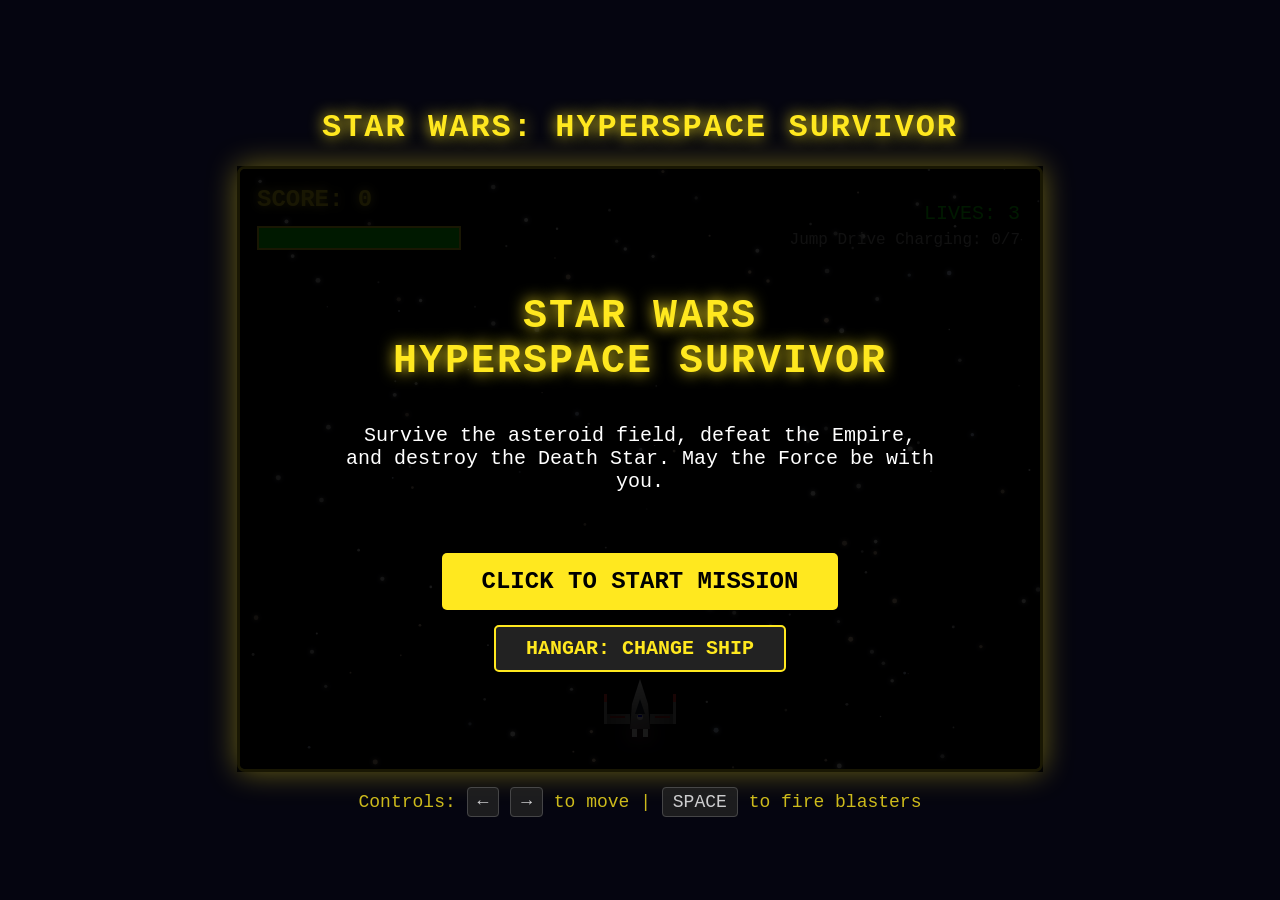
==== index.html @ 96f2fb4a "Initial commit" ====
<!DOCTYPE html>
<html lang="en">

<head>
    <meta charset="UTF-8">
    <meta name="viewport" content="width=device-width, initial-scale=1.0">
    <title>Star Wars: Trench Run Prototype</title>
    <style>
        body {
            margin: 0;
            padding: 0;
            background-color: #050510;
            color: #ffe81f;
            /* Star wars yellow */
            font-family: 'Courier New', Courier, monospace;
            display: flex;
            flex-direction: column;
            align-items: center;
            justify-content: center;
            height: 100vh;
            overflow: hidden;
            user-select: none;
        }

        h1 {
            margin-bottom: 20px;
            text-shadow: 0 0 15px #ffe81f;
            letter-spacing: 2px;
        }

        #gameContainer {
            position: relative;
        }

        canvas {
            background: #000;
            border: 3px solid #ffe81f;
            box-shadow: 0 0 30px rgba(255, 232, 31, 0.4);
            border-radius: 8px;
            display: block;
        }

        #ui {
            position: absolute;
            top: 20px;
            left: 20px;
            font-size: 24px;
            font-weight: bold;
            text-shadow: 0 0 10px #ffe81f;
            z-index: 10;
        }

        #ammoContainer {
            position: absolute;
            top: 60px;
            left: 20px;
            width: 200px;
            height: 20px;
            border: 2px solid #ffe81f;
            background: #222;
            z-index: 10;
        }

        #ammoBar {
            height: 100%;
            background: #00ff00;
            width: 100%;
            transition: width 0.1s, background-color 0.2s;
        }

        #gameOver {
            position: absolute;
            top: 50%;
            left: 50%;
            transform: translate(-50%, -50%);
            text-align: center;
            display: none;
            background: rgba(0, 0, 0, 0.85);
            padding: 40px;
            border: 2px solid #ffe81f;
            box-shadow: 0 0 20px #ffe81f;
            border-radius: 10px;
            z-index: 20;
        }

        h2 {
            font-size: 36px;
            margin-top: 0;
            color: #ff3333;
            text-shadow: 0 0 10px #ff3333;
        }

        button {
            background: #ffe81f;
            color: #000;
            border: none;
            padding: 12px 24px;
            font-size: 18px;
            cursor: pointer;
            font-family: 'Courier New', Courier, monospace;
            font-weight: bold;
            margin-top: 20px;
            transition: all 0.2s;
            border-radius: 4px;
        }

        button:hover {
            background: #fff;
            box-shadow: 0 0 15px #fff;
        }

        .controls {
            margin-top: 20px;
            font-size: 18px;
            opacity: 0.8;
            text-align: center;
        }

        .key {
            background: #222;
            padding: 4px 10px;
            border-radius: 4px;
            border: 1px solid #555;
            color: #fff;
        }
    </style>
</head>

<body>
    <h1>STAR WARS: HYPERSPACE SURVIVOR</h1>
    <div id="gameContainer">
        <div id="ui">SCORE: <span id="scoreVal">0</span></div>
        <div id="ammoContainer">
            <div id="ammoBar"></div>
        </div>
        <canvas id="gameCanvas" width="800" height="600"></canvas>
        <div id="gameOver">
            <h2>GAME OVER</h2>
            <p style="font-size: 20px;">The Empire Got You.</p>
            <p style="font-size: 24px; margin: 20px 0;">Final Score: <span id="finalScore">0</span></p>
            <button id="restartBtn">PLAY AGAIN</button>
        </div>
        <button id="skipBtn"
            style="display: none; position: absolute; top: 50%; left: 50%; transform: translate(-50%, -50%); z-index: 50;">START
            OVER</button>
        <div id="startScreen"
            style="position: absolute; top: 0; left: 0; width: 100%; height: 100%; display: flex; flex-direction: column; justify-content: center; align-items: center; background: rgba(0,0,0,0.9); z-index: 100;">
            <h1
                style="font-family: 'Courier New'; font-size: 40px; color: #ffe81f; text-align: center; margin-bottom: 20px;">
                STAR WARS<br>HYPERSPACE SURVIVOR</h1>
            <p
                style="font-family: 'Courier New'; color: #fff; font-size: 20px; max-width: 600px; text-align: center; margin-bottom: 40px;">
                Survive the asteroid field, defeat the Empire, and destroy the Death Star. May the Force be with you.
            </p>
            <button id="startGameBtn"
                style="font-size: 24px; padding: 15px 40px; background: #ffe81f; color: #000; border: none; cursor: pointer; border-radius: 5px; font-weight: bold;">CLICK
                TO START MISSION</button>
            <button id="skinsBtn"
                style="font-size: 20px; padding: 10px 30px; background: #222; color: #ffe81f; border: 2px solid #ffe81f; cursor: pointer; border-radius: 5px; font-weight: bold; margin-top: 15px;">HANGAR:
                CHANGE SHIP</button>
        </div>
        <div id="skinScreen"
            style="display: none; position: absolute; top: 0; left: 0; width: 100%; height: 100%; flex-direction: column; justify-content: center; align-items: center; background: rgba(0,0,0,0.95); z-index: 100;">
            <h1 style="color: #ffe81f; margin-bottom: 30px;">SELECT SHIP SKIN</h1>
            <div id="skinList"
                style="display: flex; gap: 20px; flex-wrap: wrap; justify-content: center; max-width: 800px; margin-bottom: 30px;">
                <!-- Filled dynamically -->
            </div>
            <p style="color: #fff; margin-bottom: 20px;" id="skinStatsText"></p>
            <p style="color: #fff; margin-bottom: 20px;" id="skinStatsText"></p>
            <div style="display: flex; gap: 20px;">
                <button id="backSkinsBtn"
                    style="font-size: 20px; padding: 10px 30px; background: #222; color: #ffe81f; border: 2px solid #ffe81f; cursor: pointer; border-radius: 5px; font-weight: bold;">BACK
                    TO MENU</button>
                <button id="resetSkinsBtn"
                    style="font-size: 20px; padding: 10px 30px; background: #ff3333; color: #fff; border: 2px solid #ff0000; cursor: pointer; border-radius: 5px; font-weight: bold;">RESET
                    PROGRESS</button>
            </div>
        </div>
    </div>
    <div class="controls">
        Controls: <span class="key">←</span> <span class="key">→</span> to move | <span class="key">SPACE</span> to fire
        blasters
    </div>

    <script>
        const canvas = document.getElementById('gameCanvas');
        const ctx = canvas.getContext('2d');
        const scoreVal = document.getElementById('scoreVal');
        const gameOverScreen = document.getElementById('gameOver');
        const finalScore = document.getElementById('finalScore');
        const restartBtn = document.getElementById('restartBtn');
        const skipBtn = document.getElementById('skipBtn');
        const ammoBar = document.getElementById('ammoBar');

        let score = 0;
        let isGameOver = false;
        let isGameWon = false;
        let isCelebrating = false;
        let celebrationStartTime = 0;
        let animationId;
        let lastEnemySpawn = 0;
        let enemySpawnRate = 1500; // ms

        let winAudio = new Audio('https://ia601407.us.archive.org/26/items/StarWarsThemeSongByJohnWilliams/Star%20Wars%20Theme%20Song%20By%20John%20Williams.mp3');
        winAudio.volume = 0.5;

        // Asteroid Field / Intro song (Using main theme due to Archive.org node 503 error for Asteroid Field)
        let introAudio = new Audio('https://ia601407.us.archive.org/26/items/StarWarsThemeSongByJohnWilliams/Star%20Wars%20Theme%20Song%20By%20John%20Williams.mp3');
        introAudio.volume = 0.4;
        introAudio.loop = true;

        let gameStarted = false;
        document.getElementById('startGameBtn').addEventListener('click', () => {
            document.getElementById('startScreen').style.display = 'none';
            gameStarted = true;
            introAudio.play().catch(e => console.log("Audio waiting:", e));
        });

        document.getElementById('skinsBtn').addEventListener('click', () => {
            document.getElementById('startScreen').style.display = 'none';
            document.getElementById('skinScreen').style.display = 'flex';
            updateSkinsMenu();
        });

        document.getElementById('backSkinsBtn').addEventListener('click', () => {
            document.getElementById('skinScreen').style.display = 'none';
            document.getElementById('startScreen').style.display = 'flex';
        });

        document.getElementById('resetSkinsBtn').addEventListener('click', () => {
            if (confirm("Are you sure you want to reset all game progress? This cannot be undone.")) {
                totalTiesTracker = 0;
                roundsCompletedTracker = 0;
                selectedSkin = 'X-Wing';
                localStorage.setItem('swGame_totalTies', 0);
                localStorage.setItem('swGame_roundsCompleted', 0);
                localStorage.setItem('swGame_selectedSkin', 'X-Wing');
                updateSkinsMenu(); // Refresh UI
            }
        });

        const skinsData = [
            {
                name: "X-Wing",
                condition: () => true,
                desc: "Default",
                getProgress: () => 100
            },
            {
                name: "TIE Fighter",
                condition: () => totalTiesTracker >= 25,
                desc: "Defeat 25 TIEs.",
                getProgress: () => Math.min(100, (totalTiesTracker / 25) * 100)
            },
            {
                name: "B-wing",
                condition: () => totalTiesTracker >= 50,
                desc: "Defeat 50 TIEs.",
                getProgress: () => Math.min(100, (totalTiesTracker / 50) * 100)
            },
            {
                name: "Millennium Falcon",
                condition: () => roundsCompletedTracker >= 2,
                desc: "Clear Death Star 2 times.",
                getProgress: () => Math.min(100, (roundsCompletedTracker / 2) * 100)
            },
            {
                name: "Star Destroyer",
                condition: () => roundsCompletedTracker >= 5,
                desc: "Clear Death Star 5 times.",
                getProgress: () => Math.min(100, (roundsCompletedTracker / 5) * 100)
            },
            {
                name: "Death Star",
                condition: () => totalTiesTracker >= 150 && roundsCompletedTracker >= 10,
                desc: "Defeat 150 TIEs and clear Death Star 10 times.",
                getProgress: () => {
                    let tieProg = Math.min(100, (totalTiesTracker / 150) * 100);
                    let dsProg = Math.min(100, (roundsCompletedTracker / 10) * 100);
                    return (tieProg + dsProg) / 2; // Average progress for display
                }
            }
        ];

        function updateSkinsMenu() {
            const list = document.getElementById('skinList');
            const stats = document.getElementById('skinStatsText');
            list.innerHTML = '';
            stats.innerText = `LIFETIME KILLS (TIEs): ${totalTiesTracker} | DEATH STARS DESTROYED: ${roundsCompletedTracker}`;

            // Handle "Next Available Ship" tracking bar
            let nextP = document.getElementById('nextSkinStatsText');
            if (!nextP) {
                nextP = document.createElement('p');
                nextP.id = 'nextSkinStatsText';
                nextP.style.color = '#ff9900';
                nextP.style.fontWeight = 'bold';
                nextP.style.marginBottom = '20px';
                stats.parentNode.insertBefore(nextP, stats.nextSibling);
            }
            let nextShip = skinsData.find(s => !s.condition());
            let nextShipText = nextShip ? `NEXT UNLOCK: ${nextShip.name} (${Math.floor(nextShip.getProgress())}%)` : "ALL SHIPS UNLOCKED!";
            nextP.innerText = nextShipText;
            nextP.style.color = nextShip ? '#ff9900' : '#00ff00';

            skinsData.forEach(skin => {
                const isUnlocked = skin.condition();
                const prog = isUnlocked ? 100 : Math.floor(skin.getProgress());
                const btn = document.createElement('div');
                btn.style.padding = '15px 20px';
                btn.style.border = isUnlocked ? '2px solid #00ff00' : '2px solid #ff3333';
                btn.style.background = (selectedSkin === skin.name) ? 'rgba(0, 255, 0, 0.2)' : '#222';
                btn.style.color = isUnlocked ? '#fff' : '#666';
                btn.style.borderRadius = '8px';
                btn.style.cursor = isUnlocked ? 'pointer' : 'not-allowed';
                btn.style.textAlign = 'center';
                btn.style.width = '240px';
                btn.style.position = 'relative';
                btn.style.overflow = 'hidden';

                // Progress Bar Background Layer
                const progBarHeight = "8px";
                const progBar = `<div style="position: absolute; bottom: 0; left: 0; height: ${progBarHeight}; width: ${prog}%; background: ${isUnlocked ? '#00ff00' : '#ff9900'}; transition: width 0.3s; pointer-events: none;"></div>`;

                btn.innerHTML = `<div style="position: relative; z-index: 2; padding-bottom: ${progBarHeight};">
                                 <h3 style="margin:0 0 10px 0;">${skin.name}</h3>
                                 <p style="font-size: 14px; margin: 0; min-height: 34px;">${isUnlocked ? "UNLOCKED" : skin.desc}</p>
                                 ${!isUnlocked ? `<p style="font-size: 12px; margin: 8px 0 0 0; color: #ff9900; font-weight:bold;">Progress: ${prog}%</p>` : ''}
                                 </div>
                                 ${progBar}`;

                if (isUnlocked) {
                    btn.addEventListener('click', () => {
                        selectedSkin = skin.name;
                        localStorage.setItem('swGame_selectedSkin', selectedSkin);
                        updateSkinsMenu(); // re-render selection highlights
                    });
                }
                list.appendChild(btn);
            });
        }

        // Lives
        let MAX_LIVES = 3;
        let lives = MAX_LIVES;
        let isInvulnerable = false;
        let invulnerableTime = 0;

        // Level progression
        let level = 1;
        let tiesDestroyed = 0; // Level 1 & 2
        let sdsDestroyed = 0; // Level 2

        // Persistent stats for Skin unlocks
        let totalTiesTracker = parseInt(localStorage.getItem('swGame_totalTies')) || 0;
        let roundsCompletedTracker = parseInt(localStorage.getItem('swGame_roundsCompleted')) || 0;
        let selectedSkin = localStorage.getItem('swGame_selectedSkin') || 'X-Wing';

        let levelTransitionTime = 0;
        let isTransitioning = false;
        let transitionText1 = "";
        let transitionText2 = "";

        // Level 3 specific
        let trenchDistance = 0;
        let maxTrenchDistance = 5000;
        let exhaustPortVisible = false;
        let exhaustPortY = -100;

        const MAX_AMMO = 30;
        let ammo = MAX_AMMO;
        let lastAmmoSpawn = 0;

        // Keep track of which keys are pressed
        const keys = {
            ArrowLeft: false,
            ArrowRight: false,
            Space: false
        };

        // Player config (X-Wing style)
        const player = {
            x: canvas.width / 2,
            y: canvas.height - 60,
            width: 40,
            height: 40,
            speed: 7
        };

        const lasers = [];
        const enemyLasers = [];
        const enemies = [];
        const starDestroyers = [];
        const turrets = []; // Level 3
        const allies = [];
        const stars = [];
        const ammoDrops = []; // Stores ammo pickups
        const fireworks = []; // For celebration
        const shipExplosions = [];

        // Setup background stars for parallax effect
        for (let i = 0; i < 150; i++) {
            stars.push({
                x: Math.random() * canvas.width,
                y: Math.random() * canvas.height,
                size: Math.random() * 2 + 0.5,
                speed: Math.random() * 4 + 1
            });
        }

        function triggerTransition(nextLevel, msg1, msg2) {
            isTransitioning = true;
            levelTransitionTime = Date.now();
            transitionText1 = msg1;
            transitionText2 = msg2;

            // Clear current threats
            enemies.length = 0;
            enemyLasers.length = 0;
            starDestroyers.length = 0;
            turrets.length = 0;

            // Refill lives for the new section
            lives = MAX_LIVES;

            level = nextLevel;
        }

        function createExplosion(x, y, baseColor) {
            let numParticles = 20 + Math.random() * 20;
            let particles = [];
            for (let i = 0; i < numParticles; i++) {
                let angle = Math.random() * Math.PI * 2;
                let speed = Math.random() * 5 + 1;
                particles.push({
                    x: x, y: y,
                    vx: Math.cos(angle) * speed,
                    vy: Math.sin(angle) * speed,
                    life: 1.0, // alpha
                    decay: Math.random() * 0.05 + 0.02,
                    size: Math.random() * 4 + 2
                });
            }
            shipExplosions.push({ particles: particles, color: baseColor });
        }

        function loseLife() {
            if (isInvulnerable || isGameOver || isGameWon || isTransitioning) return;

            createExplosion(player.x, player.y, '#ff8800');

            lives--;
            if (lives <= 0) {
                endGame();
            } else {
                // Flash / Respawn state
                isInvulnerable = true;
                invulnerableTime = Date.now();
                player.x = canvas.width / 2; // Move back to center
            }
        }

        // Input handling
        document.addEventListener('keydown', (e) => {
            if (e.code === 'ArrowLeft') keys.ArrowLeft = true;
            if (e.code === 'ArrowRight') keys.ArrowRight = true;
            if (e.code === 'Space') {
                if (!keys.Space) shoot(); // trigger once per press
                keys.Space = true;
            }
        });

        document.addEventListener('keyup', (e) => {
            if (e.code === 'ArrowLeft') keys.ArrowLeft = false;
            if (e.code === 'ArrowRight') keys.ArrowRight = false;
            if (e.code === 'Space') keys.Space = false;
        });

        restartBtn.addEventListener('click', resetGame);

        let lastShotTime = 0;
        function updateAmmoUI() {
            const percentage = Math.max(0, (ammo / MAX_AMMO) * 100);
            ammoBar.style.width = percentage + '%';
            if (percentage < 30) {
                ammoBar.style.backgroundColor = '#ff3333'; // Red when low
            } else if (percentage < 60) {
                ammoBar.style.backgroundColor = '#ff9900'; // Orange when medium
            } else {
                ammoBar.style.backgroundColor = '#00ff00'; // Green when high
            }
        }

        function shoot() {
            if (isGameOver || ammo <= 0 || isTransitioning || isGameWon) return;
            const now = Date.now();
            if (now - lastShotTime > 250) { // limit fire rate
                // Dual blasters (Rebel green)
                lasers.push({ x: player.x - 18, y: player.y, width: 4, height: 18, speed: 15, color: '#00ff00', isAlly: true });
                lasers.push({ x: player.x + 18, y: player.y, width: 4, height: 18, speed: 15, color: '#00ff00', isAlly: true });
                lastShotTime = now;
                ammo--;
                updateAmmoUI();
            }
        }

        let lastStarDestroyerSpawn = 0;
        let lastAllyFire = 0;
        let lastTurretSpawn = 0;

        function spawnEnemy(now) {
            if (isGameOver || isTransitioning || isGameWon) return;

            // Level 3: Trench Run Spawns
            if (level === 3) {
                if (!exhaustPortVisible && now - lastTurretSpawn > 1000) {
                    // Spawn turrets on the walls (left or right side of canvas)
                    const isLeft = Math.random() > 0.5;
                    turrets.push({
                        x: isLeft ? 60 : canvas.width - 60,
                        y: -50,
                        width: 30,
                        height: 30,
                        speed: 5,
                        hp: 3,
                        lastFire: now,
                        isLeft: isLeft
                    });
                    lastTurretSpawn = now;
                }

                // Spawn occasional TIE in trench
                if (!exhaustPortVisible && now - lastEnemySpawn > 2500) {
                    const x = Math.random() * (canvas.width - 300) + 150; // Central trench area
                    enemies.push({
                        x: x,
                        y: -50,
                        width: 40,
                        height: 40,
                        speed: 4,
                        hp: 1
                    });
                    lastEnemySpawn = now;
                }
            } else {
                // Level 1 & 2: TIE Spawns
                if (now - lastEnemySpawn > enemySpawnRate) {
                    const x = Math.random() * (canvas.width - 60) + 30;

                    // Base speed depends on level
                    let baseSpeed = 3;
                    let speedVariance = 3;
                    let speedScale = 0.05;

                    if (level === 2) {
                        // Halfway between original TIE speed (3 min) and Star Destroyer speed (1.5)
                        baseSpeed = 2.0;
                        speedVariance = 1.0;
                        speedScale = 0.02; // Scale slower over time in level 2
                    }

                    enemies.push({
                        x: x,
                        y: -50,
                        width: 40,
                        height: 40,
                        speed: baseSpeed + Math.random() * speedVariance + (score * speedScale),
                        hp: 1 // TIEs die in 1 hit
                    });
                    lastEnemySpawn = now;
                    // Decrease spawn rate to make it harder, down to 400ms min
                    enemySpawnRate = Math.max(400, 1500 - (score * 15));
                }

                // LEVEL 2 LOGIC: Star Destroyers
                if (level === 2) {
                    // Spawn Star Destroyers occasionally
                    if (now - lastStarDestroyerSpawn > 6000 + Math.random() * 4000) { // Every 6-10s
                        const x = Math.random() * (canvas.width - 200) + 100;
                        starDestroyers.push({
                            x: x,
                            y: -150,
                            width: 140,
                            height: 200,
                            speed: 1.5,
                            hp: 15, // Takes 15 hits to destroy
                            lastFire: now
                        });
                        lastStarDestroyerSpawn = now;
                    }
                }
            }

            // Spawn ammo drop occasionally
            if (now - lastAmmoSpawn > 8000 + Math.random() * 5000) { // random every 8-13 seconds
                const dropX = Math.random() * (canvas.width - 60) + 30;
                ammoDrops.push({
                    x: dropX,
                    y: -30,
                    width: 25,
                    height: 25,
                    speed: 2.5
                });
                lastAmmoSpawn = now;
            }
        }

        function drawPlayer() {
            ctx.save();
            ctx.translate(player.x, player.y);

            if (selectedSkin === 'TIE Fighter') {
                // Solar panels (Hexagon mesh)
                ctx.fillStyle = '#111'; ctx.strokeStyle = '#666'; ctx.lineWidth = 2;
                ctx.beginPath(); ctx.moveTo(-25, -20); ctx.lineTo(-20, -25); ctx.lineTo(-20, 25); ctx.lineTo(-25, 20); ctx.closePath(); ctx.fill(); ctx.stroke();
                ctx.beginPath(); ctx.moveTo(25, -20); ctx.lineTo(20, -25); ctx.lineTo(20, 25); ctx.lineTo(25, 20); ctx.closePath(); ctx.fill(); ctx.stroke();
                // Connectors
                let strutGrad = ctx.createLinearGradient(0, -5, 0, 5);
                strutGrad.addColorStop(0, '#555'); strutGrad.addColorStop(0.5, '#999'); strutGrad.addColorStop(1, '#333');
                ctx.fillStyle = strutGrad; ctx.fillRect(-20, -4, 40, 8);
                // Cockpit pod
                let podGrad = ctx.createRadialGradient(-3, -3, 2, 0, 0, 14);
                podGrad.addColorStop(0, '#999'); podGrad.addColorStop(1, '#333');
                ctx.fillStyle = podGrad; ctx.beginPath(); ctx.arc(0, 0, 14, 0, Math.PI * 2); ctx.fill();
                // Window
                ctx.fillStyle = '#111'; ctx.beginPath(); ctx.arc(0, 0, 8, 0, Math.PI * 2); ctx.fill();
                ctx.strokeStyle = '#555'; ctx.lineWidth = 1; ctx.beginPath();
                ctx.moveTo(0, -8); ctx.lineTo(0, 8); ctx.moveTo(-8, 0); ctx.lineTo(8, 0);
                ctx.moveTo(-6, -6); ctx.lineTo(6, 6); ctx.moveTo(-6, 6); ctx.lineTo(6, -6); ctx.stroke();

            } else if (selectedSkin === 'Millennium Falcon') {
                // Base Hull Gradient
                let hullGrad = ctx.createRadialGradient(0, 5, 5, 0, 5, 22);
                hullGrad.addColorStop(0, '#e5e5e5');
                hullGrad.addColorStop(1, '#aaaaaa');
                ctx.fillStyle = hullGrad;
                ctx.strokeStyle = '#777';
                ctx.lineWidth = 1.5;
                ctx.beginPath(); ctx.arc(0, 5, 20, 0, Math.PI * 2); ctx.fill(); ctx.stroke(); // Main saucer

                // Hull Panels (Details)
                ctx.beginPath(); ctx.arc(0, 5, 12, 0, Math.PI * 2); ctx.stroke();
                ctx.beginPath(); ctx.moveTo(0, -7); ctx.lineTo(0, -15); ctx.stroke();
                ctx.beginPath(); ctx.moveTo(-10, 0); ctx.lineTo(-18, -3); ctx.stroke();
                ctx.beginPath(); ctx.moveTo(10, 0); ctx.lineTo(18, -3); ctx.stroke();
                ctx.beginPath(); ctx.moveTo(-8, 12); ctx.lineTo(-15, 16); ctx.stroke();

                // Mandibles
                ctx.fillStyle = '#d5d5d5';
                ctx.beginPath(); ctx.moveTo(-4, -5); ctx.lineTo(-14, -28); ctx.lineTo(-6, -28); ctx.lineTo(0, -12); ctx.closePath(); ctx.fill(); ctx.stroke();
                ctx.beginPath(); ctx.moveTo(4, -5); ctx.lineTo(14, -28); ctx.lineTo(6, -28); ctx.lineTo(0, -12); ctx.closePath(); ctx.fill(); ctx.stroke();

                // Mandible details
                ctx.fillStyle = '#b03030'; // Red markings
                ctx.fillRect(-12, -22, 6, 2);
                ctx.fillRect(6, -22, 6, 2);

                // Cockpit tube
                ctx.fillStyle = '#d5d5d5';
                ctx.beginPath(); ctx.moveTo(15, 0); ctx.lineTo(28, -6); ctx.lineTo(31, -1); ctx.lineTo(17, 10); ctx.fill(); ctx.stroke();

                // Cockpit
                let podGrad = ctx.createRadialGradient(31, -3, 1, 31, -3, 5);
                podGrad.addColorStop(0, '#999'); podGrad.addColorStop(1, '#444');
                ctx.fillStyle = podGrad;
                ctx.beginPath(); ctx.arc(31, -3, 4.5, 0, Math.PI * 2); ctx.fill(); ctx.stroke();
                ctx.fillStyle = '#88ccff'; ctx.beginPath(); ctx.arc(30.5, -4, 2.5, 0, Math.PI * 2); ctx.fill();

                // Radar Dish (right side)
                ctx.fillStyle = '#999';
                ctx.beginPath(); ctx.arc(-10, -2, 4, 0, Math.PI * 2); ctx.fill(); ctx.stroke();
                ctx.fillStyle = '#444'; ctx.beginPath(); ctx.arc(-10, -2, 1.5, 0, Math.PI * 2); ctx.fill();

                // Engine strip (Blue bloom)
                ctx.fillStyle = '#ffffff'; ctx.shadowBlur = 18; ctx.shadowColor = '#66ccff';
                ctx.beginPath(); ctx.arc(0, 5, 20.5, 0.25 * Math.PI, 0.75 * Math.PI); ctx.lineWidth = 4; ctx.strokeStyle = '#e0f7fa'; ctx.stroke();
                ctx.shadowBlur = 0;

            } else if (selectedSkin === 'Death Star') {
                // The Ultimate Weapon
                let dsGrad = ctx.createRadialGradient(-5, -5, 5, 0, 0, 25);
                dsGrad.addColorStop(0, '#dddddd');
                dsGrad.addColorStop(1, '#555555');
                ctx.fillStyle = dsGrad;
                ctx.strokeStyle = '#333';
                ctx.lineWidth = 1;

                // Main sphere
                ctx.beginPath(); ctx.arc(0, 0, 25, 0, Math.PI * 2); ctx.fill(); ctx.stroke();

                // Equatorial trench
                ctx.strokeStyle = '#222';
                ctx.lineWidth = 2;
                ctx.beginPath(); ctx.moveTo(-25, 0); ctx.lineTo(25, 0); ctx.stroke();

                // Superlaser Dish
                let dishGrad = ctx.createRadialGradient(-8, -10, 2, -8, -10, 8);
                dishGrad.addColorStop(0, '#333');
                dishGrad.addColorStop(1, '#777');
                ctx.fillStyle = dishGrad;
                ctx.beginPath(); ctx.arc(-8, -10, 8, 0, Math.PI * 2); ctx.fill(); ctx.stroke();

                // Inner laser focal point
                ctx.fillStyle = '#111';
                ctx.beginPath(); ctx.arc(-8, -10, 2, 0, Math.PI * 2); ctx.fill();

                // Green Superlaser glow (if firing)
                if (keys.Space) {
                    ctx.fillStyle = '#ffffff'; ctx.shadowBlur = 15; ctx.shadowColor = '#00ff00';
                    ctx.beginPath(); ctx.arc(-8, -10, 3, 0, Math.PI * 2); ctx.fill();
                    ctx.shadowBlur = 0;
                }

                // Surface greebles / lights
                ctx.fillStyle = '#ffffcc';
                for (let i = 0; i < 15; i++) {
                    let rx = (Math.random() - 0.5) * 35;
                    let ry = (Math.random() - 0.5) * 35;
                    // Only draw if inside sphere
                    if (rx * rx + ry * ry < 400 && (Math.abs(rx - (-8)) > 10 || Math.abs(ry - (-10)) > 10)) {
                        ctx.fillRect(rx, ry, 1, 1);
                    }
                }

            } else if (selectedSkin === 'B-wing') {
                // B-wing (Cross flying forward)
                // Main engine pod
                ctx.fillStyle = '#ddd'; ctx.strokeStyle = '#888';
                ctx.fillRect(-6, 5, 12, 10); ctx.strokeRect(-6, 5, 12, 10);
                // Long vertical wing (drawn horizontally for top-down scrolling shooter)
                // Wait, B-wing in top down: Huge wide wing, cockpit on one side, weapons pod on other?
                // Let's draw it spanning wide
                ctx.fillRect(-35, -2, 70, 6);
                // Side weapon pod
                ctx.fillRect(30, -8, 8, 15);
                // Cockpit pod
                ctx.beginPath(); ctx.arc(-30, 0, 7, 0, Math.PI * 2); ctx.fill(); ctx.stroke();
                ctx.fillStyle = '#112233'; ctx.beginPath(); ctx.arc(-30, -2, 4, 0, Math.PI * 2); ctx.fill();
                // Engines
                ctx.fillStyle = '#ffffff'; ctx.shadowBlur = 15; ctx.shadowColor = '#ff66b2';
                ctx.fillRect(-3, 15, 6, 4);

            } else if (selectedSkin === 'Star Destroyer') {
                // Mini Star Destroyer
                let sdGrad = ctx.createLinearGradient(-35, -50, 35, 50);
                sdGrad.addColorStop(0, '#dddddd'); sdGrad.addColorStop(1, '#777777');
                ctx.fillStyle = sdGrad; ctx.strokeStyle = '#555'; ctx.lineWidth = 1;
                ctx.beginPath(); ctx.moveTo(0, -35); ctx.lineTo(35, 30); ctx.lineTo(-35, 30); ctx.closePath(); ctx.fill(); ctx.stroke();
                // Trench line
                ctx.beginPath(); ctx.moveTo(0, -35); ctx.lineTo(0, 30); ctx.stroke();
                // Bridge
                ctx.fillStyle = '#666'; ctx.fillRect(-10, 20, 20, 6); ctx.fillRect(-5, 15, 10, 5);
                // Engines
                ctx.fillStyle = '#fff'; ctx.shadowBlur = 15; ctx.shadowColor = '#66ccff';
                ctx.beginPath(); ctx.arc(0, 30, 5, 0, Math.PI * 2); ctx.arc(-15, 28, 4, 0, Math.PI * 2); ctx.arc(15, 28, 4, 0, Math.PI * 2); ctx.fill();
                ctx.shadowBlur = 0;

            } else {
                // DEFAULT X-WING
                // Nose cone (gradient)
                let noseGrad = ctx.createLinearGradient(-5, -25, 5, 20);
                noseGrad.addColorStop(0, '#fff'); noseGrad.addColorStop(0.5, '#aaa'); noseGrad.addColorStop(1, '#666');
                ctx.fillStyle = noseGrad;
                ctx.beginPath(); ctx.moveTo(0, -30); ctx.lineTo(8, -5); ctx.lineTo(10, 20); ctx.lineTo(-10, 20); ctx.lineTo(-8, -5); ctx.fill();
                // Cockpit glass
                ctx.fillStyle = '#112233'; ctx.beginPath(); ctx.moveTo(0, -10); ctx.lineTo(5, 5); ctx.lineTo(-5, 5); ctx.fill();
                // R2 unit behind cockpit
                ctx.fillStyle = '#fff'; ctx.beginPath(); ctx.arc(0, 8, 3, 0, Math.PI * 2); ctx.fill();
                ctx.fillStyle = '#0000ff'; ctx.fillRect(-2, 6, 4, 2);
                // Right wing
                let wingGrad = ctx.createLinearGradient(10, 0, 35, 0); wingGrad.addColorStop(0, '#888'); wingGrad.addColorStop(1, '#555');
                ctx.fillStyle = wingGrad; ctx.beginPath(); ctx.moveTo(10, 5); ctx.lineTo(35, 5); ctx.lineTo(35, 15); ctx.lineTo(10, 15); ctx.fill();
                // Right wing detailing (red stripe)
                ctx.strokeStyle = '#b22222'; ctx.lineWidth = 2; ctx.beginPath(); ctx.moveTo(15, 8); ctx.lineTo(30, 8); ctx.stroke();
                // Right laser cannon
                ctx.fillStyle = '#999'; ctx.fillRect(33, -15, 3, 30); ctx.fillStyle = '#ff3333'; ctx.fillRect(33, -15, 3, 8);
                // Left wing
                let lWingGrad = ctx.createLinearGradient(-10, 0, -35, 0); lWingGrad.addColorStop(0, '#888'); lWingGrad.addColorStop(1, '#555');
                ctx.fillStyle = lWingGrad; ctx.beginPath(); ctx.moveTo(-10, 5); ctx.lineTo(-35, 5); ctx.lineTo(-35, 15); ctx.lineTo(-10, 15); ctx.fill();
                // Left wing detailing (red stripe)
                ctx.beginPath(); ctx.moveTo(-15, 8); ctx.lineTo(-30, 8); ctx.stroke();
                // Left laser cannon
                ctx.fillStyle = '#999'; ctx.fillRect(-36, -15, 3, 30); ctx.fillStyle = '#ff3333'; ctx.fillRect(-36, -15, 3, 8);
                // Engine glow (Intense bloom)
                ctx.fillStyle = '#ffffff'; ctx.shadowBlur = 15; ctx.shadowColor = '#ff66b2'; // Pinkish-purple X-Wing exhaust
                ctx.fillRect(-8, 20, 5, 8); ctx.fillRect(3, 20, 5, 8);
                // Engine core
                ctx.shadowBlur = 0; ctx.fillStyle = '#fff'; ctx.fillRect(-6, 20, 1, 6); ctx.fillRect(5, 20, 1, 6);
            }

            ctx.restore();
        }

        function drawStarDestroyer(sd) {
            ctx.save();
            ctx.translate(sd.x, sd.y);

            // Main body gradient (Lighting from top left)
            let sdGrad = ctx.createLinearGradient(-70, -100, 70, 100);
            sdGrad.addColorStop(0, '#dddddd');
            sdGrad.addColorStop(0.5, '#999999');
            sdGrad.addColorStop(1, '#555555');
            ctx.fillStyle = sdGrad;

            ctx.strokeStyle = '#333';
            ctx.lineWidth = 1;

            ctx.beginPath();
            ctx.moveTo(0, 100);    // Bottom nose tip
            ctx.lineTo(-70, -100); // Top left back
            ctx.lineTo(70, -100);  // Top right back
            ctx.closePath();
            ctx.fill();
            ctx.stroke();

            // Center trench line
            ctx.beginPath();
            ctx.moveTo(0, 100);
            ctx.lineTo(0, -100);
            ctx.stroke();

            // Greebling (Surface details)
            ctx.fillStyle = '#777';
            for (let i = 0; i < 30; i++) {
                // Random points inside the triangle
                let r1 = Math.random();
                let r2 = Math.random();
                if (r1 + r2 > 1) { r1 = 1 - r1; r2 = 1 - r2; }
                let gx = -70 * r1 + 70 * r2;
                let gy = -100 * r1 - 100 * r2 + 100 * (1 - r1 - r2);

                let gw = Math.random() * 6 + 2;
                let gh = Math.random() * 6 + 2;
                ctx.globalAlpha = Math.random() * 0.5 + 0.2;
                ctx.fillRect(gx, gy, gw, gh);
            }
            ctx.globalAlpha = 1.0;

            // City Lights (Tiny glowing windows)
            ctx.fillStyle = '#ffffcc';
            ctx.shadowBlur = 5;
            ctx.shadowColor = '#ffffcc';
            for (let i = 0; i < 20; i++) {
                let cy = Math.random() * 180 - 90;
                let cx = (Math.random() > 0.5 ? 1 : -1) * (Math.random() * 10 + 2); // Clustered near center trench
                ctx.fillRect(cx, cy, 1, 1);
            }
            ctx.shadowBlur = 0;

            // Bridge tower
            ctx.fillStyle = '#777';
            ctx.fillRect(-15, -95, 30, 20); // Base
            ctx.fillStyle = '#666';
            ctx.fillRect(-25, -90, 50, 12); // Neck
            ctx.fillStyle = '#888';
            ctx.fillRect(-20, -105, 40, 10); // Top Domes

            // Bridge lights
            ctx.fillStyle = '#fff';
            ctx.fillRect(-18, -100, 2, 2);
            ctx.fillRect(16, -100, 2, 2);

            // Massive Engines glow
            ctx.fillStyle = '#ffffff';
            ctx.shadowBlur = 25;
            ctx.shadowColor = '#66ccff'; // Imperial Blue bloom

            ctx.beginPath();
            ctx.arc(-30, -100, 10, 0, Math.PI * 2);
            ctx.arc(0, -100, 15, 0, Math.PI * 2);
            ctx.arc(30, -100, 10, 0, Math.PI * 2);
            ctx.fill();

            // Engine Core (Pure white)
            ctx.shadowBlur = 0;
            ctx.beginPath();
            ctx.arc(-30, -100, 4, 0, Math.PI * 2);
            ctx.arc(0, -100, 7, 0, Math.PI * 2);
            ctx.arc(30, -100, 4, 0, Math.PI * 2);
            ctx.fill();

            ctx.restore();
        }

        function drawEnemy(e) {
            ctx.save();
            ctx.translate(e.x, e.y);

            // Solar panels (Hexagon mesh)
            ctx.fillStyle = '#111'; // Dark panel color
            ctx.strokeStyle = '#666'; // Silver border
            ctx.lineWidth = 2;

            // Draw left panel
            ctx.beginPath();
            ctx.moveTo(-25, -20);
            ctx.lineTo(-20, -25);
            ctx.lineTo(-20, 25);
            ctx.lineTo(-25, 20);
            ctx.closePath();
            ctx.fill();
            ctx.stroke();

            // Draw right panel
            ctx.beginPath();
            ctx.moveTo(25, -20);
            ctx.lineTo(20, -25);
            ctx.lineTo(20, 25);
            ctx.lineTo(25, 20);
            ctx.closePath();
            ctx.fill();
            ctx.stroke();

            // Wing connectors (thick horizontal cylinder)
            let strutGrad = ctx.createLinearGradient(0, -5, 0, 5);
            strutGrad.addColorStop(0, '#555');
            strutGrad.addColorStop(0.5, '#999');
            strutGrad.addColorStop(1, '#333');
            ctx.fillStyle = strutGrad;
            ctx.fillRect(-20, -4, 40, 8);

            // Cockpit pod (3D Sphere gradient)
            let podGrad = ctx.createRadialGradient(-3, -3, 2, 0, 0, 14);
            podGrad.addColorStop(0, '#999');
            podGrad.addColorStop(1, '#333');
            ctx.fillStyle = podGrad;
            ctx.beginPath();
            ctx.arc(0, 0, 14, 0, Math.PI * 2);
            ctx.fill();

            // Iconic TIE Window (Octagon with struts)
            ctx.fillStyle = '#111';
            ctx.beginPath();
            ctx.arc(0, 0, 8, 0, Math.PI * 2);
            ctx.fill();

            ctx.strokeStyle = '#555';
            ctx.lineWidth = 1;
            ctx.beginPath();
            // Window struts
            ctx.moveTo(0, -8); ctx.lineTo(0, 8);
            ctx.moveTo(-8, 0); ctx.lineTo(8, 0);
            ctx.moveTo(-6, -6); ctx.lineTo(6, 6);
            ctx.moveTo(-6, 6); ctx.lineTo(6, -6);
            ctx.stroke();

            // Laser emitters (Green dots)
            ctx.fillStyle = '#00ff00';
            ctx.shadowBlur = 5;
            ctx.shadowColor = '#00ff00';
            ctx.beginPath();
            ctx.arc(-4, 12, 1.5, 0, Math.PI * 2);
            ctx.arc(4, 12, 1.5, 0, Math.PI * 2);
            ctx.fill();
            ctx.shadowBlur = 0;

            ctx.restore();
        }

        function drawTurret(t) {
            ctx.save();
            ctx.translate(t.x, t.y);

            // Base platform
            ctx.fillStyle = '#444';
            ctx.fillRect(-18, -18, 36, 36);
            ctx.strokeStyle = '#222';
            ctx.strokeRect(-18, -18, 36, 36);

            // Inner rotating plate
            ctx.fillStyle = '#666';
            ctx.beginPath();
            ctx.arc(0, 0, 14, 0, Math.PI * 2);
            ctx.fill();

            // Calculate angle to player for the barrels
            let dx = player.x - t.x;
            let dy = player.y - t.y;
            let angle = Math.atan2(dy, dx);

            ctx.rotate(angle - Math.PI / 2); // Turret points "up" locally but rotates

            // Gun barrels (dual heavy cannons)
            let barrelGrad = ctx.createLinearGradient(-8, 0, 8, 0);
            barrelGrad.addColorStop(0, '#555');
            barrelGrad.addColorStop(0.5, '#bbb');
            barrelGrad.addColorStop(1, '#555');
            ctx.fillStyle = barrelGrad;

            ctx.fillRect(-6, 0, 4, 25);
            ctx.fillRect(2, 0, 4, 25);

            // Cannon tips
            ctx.fillStyle = '#222';
            ctx.fillRect(-7, 20, 6, 5);
            ctx.fillRect(1, 20, 6, 5);

            // Dome top
            let domeGrad = ctx.createRadialGradient(-2, -2, 2, 0, 0, 10);
            domeGrad.addColorStop(0, '#aaa');
            domeGrad.addColorStop(1, '#333');
            ctx.fillStyle = domeGrad;

            ctx.beginPath();
            ctx.arc(0, 0, 10, 0, Math.PI * 2);
            ctx.fill();

            // Warning lights
            ctx.fillStyle = '#ff0000';
            ctx.shadowBlur = 5;
            ctx.shadowColor = '#ff0000';
            ctx.beginPath();
            ctx.arc(-5, -5, 2, 0, Math.PI * 2);
            ctx.fill();
            ctx.shadowBlur = 0;

            ctx.restore();
        }

        function drawExhaustPort() {
            ctx.save();
            ctx.translate(canvas.width / 2, exhaustPortY);

            // Central floor/armor plates
            ctx.fillStyle = '#333';
            ctx.fillRect(-100, -50, 200, 100);

            ctx.strokeStyle = '#222';
            ctx.lineWidth = 2;
            for (let i = -100; i <= 100; i += 20) {
                ctx.beginPath();
                ctx.moveTo(i, -50);
                ctx.lineTo(i, 50);
                ctx.stroke();
            }

            // The actual port (target) - Outer ring
            ctx.fillStyle = '#444';
            ctx.beginPath();
            ctx.arc(0, 0, 35, 0, Math.PI * 2);
            ctx.fill();
            ctx.stroke();

            // Inner darkness (the shaft)
            let holeGrad = ctx.createRadialGradient(0, 0, 5, 0, 0, 25);
            holeGrad.addColorStop(0, '#000');
            holeGrad.addColorStop(1, '#222');
            ctx.fillStyle = holeGrad;
            ctx.beginPath();
            ctx.arc(0, 0, 25, 0, Math.PI * 2);
            ctx.fill();

            // Hazard striping
            ctx.strokeStyle = '#ffcc00';
            ctx.lineWidth = 4;
            ctx.setLineDash([8, 8]);
            ctx.beginPath();
            ctx.arc(0, 0, 30, 0, Math.PI * 2);
            ctx.stroke();
            ctx.setLineDash([]);

            // Ray-shield inner glow
            ctx.fillStyle = '#ff3333';
            ctx.globalAlpha = 0.3 + Math.sin(Date.now() / 100) * 0.2; // Pulsing
            ctx.beginPath();
            ctx.arc(0, 0, 24, 0, Math.PI * 2);
            ctx.fill();
            ctx.globalAlpha = 1.0;

            // Targeting box if player is aligned
            if (player.x > canvas.width / 2 - 25 && player.x < canvas.width / 2 + 25) {
                ctx.strokeStyle = '#ff3333';
                ctx.lineWidth = 3;
                ctx.shadowBlur = 10;
                ctx.shadowColor = '#ff0000';

                // Draw cool bracket target reticle
                ctx.beginPath();
                // Top left
                ctx.moveTo(-25, -40); ctx.lineTo(-40, -40); ctx.lineTo(-40, -25);
                // Top right
                ctx.moveTo(25, -40); ctx.lineTo(40, -40); ctx.lineTo(40, -25);
                // Bottom right
                ctx.moveTo(40, 25); ctx.lineTo(40, 40); ctx.lineTo(25, 40);
                // Bottom left
                ctx.moveTo(-25, 40); ctx.lineTo(-40, 40); ctx.lineTo(-40, 25);
                ctx.stroke();
                ctx.shadowBlur = 0;
            }

            ctx.restore();
        }

        function drawAmmoDrop(drop) {
            ctx.save();
            ctx.translate(drop.x, drop.y);

            ctx.shadowBlur = 10;
            ctx.shadowColor = '#00ff00';

            // Draw a glowing battery/cell icon
            ctx.fillStyle = '#222';
            ctx.strokeStyle = '#00ff00';
            ctx.lineWidth = 2;

            // Main body
            ctx.fillRect(-12, -15, 24, 30);
            ctx.strokeRect(-12, -15, 24, 30);

            // Top nub
            ctx.fillStyle = '#00ff00';
            ctx.fillRect(-6, -20, 12, 5);

            // Power indicator lines inside
            ctx.fillRect(-6, -5, 12, 4);
            ctx.fillRect(-6, 5, 12, 4);

            ctx.restore();
        }

        function update() {
            const now = Date.now();

            if (isCelebrating) {
                // Show Skip Button after 7 seconds
                if (now - celebrationStartTime > 7000) {
                    skipBtn.style.display = 'block';
                }

                // Update fireworks for 30 seconds
                if (now - celebrationStartTime < 30000) {
                    if (Math.random() < 0.1) {
                        fireworks.push({
                            x: Math.random() * canvas.width,
                            y: canvas.height,
                            targetY: Math.random() * (canvas.height / 2),
                            color: ['#ff0000', '#00ff00', '#0000ff', '#ffff00', '#ff00ff'][Math.floor(Math.random() * 5)],
                            exploded: false,
                            particles: []
                        });
                    }

                    for (let i = fireworks.length - 1; i >= 0; i--) {
                        let fw = fireworks[i];
                        if (!fw.exploded) {
                            fw.y -= 5;
                            if (fw.y <= fw.targetY) {
                                fw.exploded = true;
                                for (let j = 0; j < 30; j++) {
                                    let angle = Math.random() * Math.PI * 2;
                                    let speed = Math.random() * 3 + 1;
                                    fw.particles.push({
                                        x: fw.x,
                                        y: fw.y,
                                        vx: Math.cos(angle) * speed,
                                        vy: Math.sin(angle) * speed,
                                        alpha: 1
                                    });
                                }
                            }
                        } else {
                            for (let j = fw.particles.length - 1; j >= 0; j--) {
                                let p = fw.particles[j];
                                p.x += p.vx;
                                p.y += p.vy;
                                p.vy += 0.05; // gravity
                                p.alpha -= 0.02;
                                if (p.alpha <= 0) {
                                    fw.particles.splice(j, 1);
                                }
                            }
                            if (fw.particles.length === 0) {
                                fireworks.splice(i, 1);
                            }
                        }
                    }
                } else {
                    // Celebration over
                    finishCelebration();
                }
                return; // Skip normal game update
            }

            if (isGameOver || isGameWon) return;

            // Invulnerability timer
            if (isInvulnerable && now - invulnerableTime > 2000) {
                isInvulnerable = false;
            }

            // Level Transition Logic
            if (level === 1 && tiesDestroyed >= 7 && !isTransitioning) {
                tiesDestroyed = 0; // reset for next phase counting
                triggerTransition(2, "HYPERSPACE JUMP ACTIVATED", "Approaching Imperial Fleet...");
            }
            else if (level === 2 && tiesDestroyed >= 8 && sdsDestroyed >= 2 && !isTransitioning) {
                triggerTransition(3, "APPROACHING DEATH STAR", "Commence Trench Run!");
            }

            if (isTransitioning) {
                if (now - levelTransitionTime > 3000) {
                    isTransitioning = false;

                    if (level === 2) {
                        enemySpawnRate = 1200;
                        allies.push({ x: player.x - 100, y: player.y + 20, offsetX: -100, offsetY: 20 });
                        allies.push({ x: player.x + 100, y: player.y + 20, offsetX: 100, offsetY: 20 });

                        // FIX: Ensure tiesDestroyed starts strictly at 0 for level 2 so we don't instantly jump to level 3.
                        tiesDestroyed = 0;
                    } else if (level === 3) {
                        // Enter trench
                        allies.length = 0; // Allies break off
                        starDestroyers.length = 0;
                        trenchDistance = 0;
                        exhaustPortVisible = false;
                        exhaustPortY = -100;
                    }
                }
            }

            // Level 3 Mechanics
            if (level === 3 && !isTransitioning) {
                trenchDistance += 5; // move forward in trench
                if (trenchDistance > maxTrenchDistance && !exhaustPortVisible) {
                    exhaustPortVisible = true;
                    // Stop spawning turrets
                }

                if (exhaustPortVisible) {
                    exhaustPortY += 2; // Port moves down screen slowly
                    if (exhaustPortY > canvas.height + 50) {
                        // Missed the port!
                        loseLife();
                        // Reset run slightly
                        exhaustPortVisible = false;
                        exhaustPortY = -100;
                        trenchDistance = maxTrenchDistance - 1000;
                    }
                }
            }

            // Move player
            if (keys.ArrowLeft && player.x > (level === 3 ? 130 : 30)) { // Narrower path in trench
                player.x -= player.speed;
            }
            if (keys.ArrowRight && player.x < (level === 3 ? canvas.width - 130 : canvas.width - 30)) { // Narrower path in trench
                player.x += player.speed;
            }

            // Move Allies
            allies.forEach(ally => {
                // Follow player loosely
                ally.x += (player.x + ally.offsetX - ally.x) * 0.05;
                ally.y += (player.y + ally.offsetY - ally.y) * 0.05;

                // Ally shooting
                if (now - lastAllyFire > 800) { // Allies shoot slower
                    lasers.push({ x: ally.x - 18, y: ally.y, width: 4, height: 18, speed: 15, color: '#00ff00', isAlly: true });
                    lasers.push({ x: ally.x + 18, y: ally.y, width: 4, height: 18, speed: 15, color: '#00ff00', isAlly: true });
                }
            });
            if (now - lastAllyFire > 800) lastAllyFire = now;

            // Spawn mechanics
            spawnEnemy(now);

            // Update stars / background
            if (level !== 3) {
                stars.forEach(s => {
                    s.y += (level === 2 ? s.speed * 2 : s.speed); // Stars move faster in fleet battle
                    if (s.y > canvas.height) {
                        s.y = 0;
                        s.x = Math.random() * canvas.width;
                    }
                });
            }

            // Update player lasers
            for (let i = lasers.length - 1; i >= 0; i--) {
                lasers[i].y -= lasers[i].speed;

                // Level 3: Check exhaust port hit
                if (level === 3 && exhaustPortVisible &&
                    lasers[i].x > canvas.width / 2 - 25 && lasers[i].x < canvas.width / 2 + 25 &&
                    lasers[i].y > exhaustPortY - 25 && lasers[i].y < exhaustPortY + 25) {

                    winGame();
                    return;
                }

                if (lasers[i].y < -20) {
                    lasers.splice(i, 1);
                }
            }

            // Update enemy lasers
            for (let i = enemyLasers.length - 1; i >= 0; i--) {
                enemyLasers[i].y += enemyLasers[i].speed;
                // Add slight X movement for turret lasers targeting player
                if (enemyLasers[i].vx) {
                    enemyLasers[i].x += enemyLasers[i].vx;
                }

                // Hit player?
                if (!isTransitioning && !isInvulnerable &&
                    enemyLasers[i].x > player.x - 20 && enemyLasers[i].x < player.x + 20 &&
                    enemyLasers[i].y > player.y - 20 && enemyLasers[i].y < player.y + 20) {
                    loseLife();
                    enemyLasers.splice(i, 1);
                    continue;
                }

                if (enemyLasers[i].y > canvas.height + 20) {
                    enemyLasers.splice(i, 1);
                }
            }

            // Update ammo drops
            for (let i = ammoDrops.length - 1; i >= 0; i--) {
                const drop = ammoDrops[i];
                drop.y += drop.speed;

                // Collision with player
                const dx = drop.x - player.x;
                const dy = drop.y - player.y;
                const dist = Math.sqrt(dx * dx + dy * dy);

                if (dist < 40) { // Picked up ammo
                    ammoDrops.splice(i, 1);
                    ammo = Math.min(MAX_AMMO, ammo + 10); // Restore 10 ammo, don't exceed max
                    updateAmmoUI();
                    score += 5; // Bonus points
                    scoreVal.innerText = score;
                    continue;
                }

                // Passed off screen
                if (drop.y > canvas.height + 30) {
                    ammoDrops.splice(i, 1);
                }
            }

            // Update enemies & collision
            for (let i = enemies.length - 1; i >= 0; i--) {
                const e = enemies[i];
                e.y += e.speed;

                // Collision with player
                if (!isTransitioning && !isInvulnerable) {
                    const dx = e.x - player.x;
                    const dy = e.y - player.y;
                    const dist = Math.sqrt(dx * dx + dy * dy);
                    if (dist < 35) { // Hit radius
                        loseLife();
                        createExplosion(e.x, e.y, '#ffaa00');
                        enemies.splice(i, 1);
                        continue;
                    }
                }

                // Passed off screen
                if (e.y > canvas.height + 30) {
                    enemies.splice(i, 1);
                    score = Math.max(0, score - 5); // Penalty
                    scoreVal.innerText = score;
                }
            }

            // Update Turrets (Level 3)
            for (let i = turrets.length - 1; i >= 0; i--) {
                const t = turrets[i];
                t.y += t.speed;

                // Turret shoots at player (Faster fire rate, better tracking)
                if (now - t.lastFire > 600) {
                    let dx = player.x - t.x;
                    let dy = player.y - t.y;
                    let mag = Math.sqrt(dx * dx + dy * dy);

                    enemyLasers.push({
                        x: t.x,
                        y: t.y + 15,
                        width: 5,
                        height: 15,
                        speed: 10,  // Faster lasers
                        vx: (dx / mag) * 7.5, // Better horizontal tracking
                        color: '#ff3333'
                    });
                    t.lastFire = now;
                }

                // Crash into Turret (shouldn't really happen on walls but just in case)
                if (!isTransitioning && !isInvulnerable &&
                    player.x > t.x - 25 && player.x < t.x + 25 &&
                    player.y > t.y - 25 && player.y < t.y + 25) {
                    loseLife();
                    createExplosion(t.x, t.y, '#ff4400');
                    turrets.splice(i, 1);
                    continue;
                }

                if (t.y > canvas.height + 50) {
                    turrets.splice(i, 1);
                }
            }

            // Update Star Destroyers
            for (let i = starDestroyers.length - 1; i >= 0; i--) {
                const sd = starDestroyers[i];
                sd.y += sd.speed;

                // Star Destroyer shoots at player
                if (now - sd.lastFire > 1500) {
                    // Turbolasers (Imperial red)
                    enemyLasers.push({ x: sd.x - 40, y: sd.y + 80, width: 6, height: 25, speed: 10, color: '#ff3333' });
                    enemyLasers.push({ x: sd.x + 40, y: sd.y + 80, width: 6, height: 25, speed: 10, color: '#ff3333' });
                    sd.lastFire = now;
                }

                // Crash into SD
                if (!isTransitioning && !isInvulnerable &&
                    player.x > sd.x - 70 && player.x < sd.x + 70 &&
                    player.y > sd.y - 100 && player.y < sd.y + 100) {
                    loseLife();
                    createExplosion(sd.x, sd.y + 50, '#ffaa00');
                    // Knock player back
                    player.y += 50;
                    continue;
                }

                if (sd.y > canvas.height + 150) {
                    starDestroyers.splice(i, 1);
                }
            }

            // Collision: Lasers vs Enemies (TIEs)
            for (let i = enemies.length - 1; i >= 0; i--) {
                for (let j = lasers.length - 1; j >= 0; j--) {
                    const e = enemies[i];
                    const l = lasers[j];
                    if (e && l && l.isAlly) { // Any green laser
                        // Rough bounding box collision
                        if (l.x > e.x - 25 && l.x < e.x + 25 &&
                            l.y > e.y - 20 && l.y < e.y + 20) {

                            // Hit!
                            createExplosion(e.x, e.y, '#ffaa00');
                            enemies.splice(i, 1);
                            lasers.splice(j, 1);
                            score += 10;

                            if (level === 1 || level === 2) {
                                tiesDestroyed++;
                            }
                            // Global stats tracking for unlocks
                            totalTiesTracker++;
                            localStorage.setItem('swGame_totalTies', totalTiesTracker);
                            updateSkinsMenu(); // Refresh UI if open

                            scoreVal.innerText = score;
                            break; // go to next enemy
                        }
                    }
                }
            }

            // Collision: Lasers vs Turrets (Level 3)
            for (let i = turrets.length - 1; i >= 0; i--) {
                for (let j = lasers.length - 1; j >= 0; j--) {
                    const t = turrets[i];
                    const l = lasers[j];
                    if (t && l && l.isAlly) {
                        if (l.x > t.x - 20 && l.x < t.x + 20 &&
                            l.y > t.y - 20 && l.y < t.y + 20) {

                            lasers.splice(j, 1);
                            t.hp--;
                            if (t.hp <= 0) {
                                createExplosion(t.x, t.y, '#ff4400');
                                turrets.splice(i, 1);
                                score += 50;
                                scoreVal.innerText = score;
                                break;
                            }
                        }
                    }
                }
            }

            // Collision: Lasers vs Star Destroyers
            for (let i = starDestroyers.length - 1; i >= 0; i--) {
                for (let j = lasers.length - 1; j >= 0; j--) {
                    const sd = starDestroyers[i];
                    const l = lasers[j];
                    if (sd && l && l.isAlly) {
                        // Rough bounding box around the wedge
                        if (l.x > sd.x - 70 && l.x < sd.x + 70 &&
                            l.y > sd.y - 100 && l.y < sd.y + 100) {

                            lasers.splice(j, 1);
                            sd.hp--;

                            if (sd.hp <= 0) {
                                createExplosion(sd.x, sd.y, '#ff6600');
                                starDestroyers.splice(i, 1);
                                score += 250;
                                sdsDestroyed++;
                                scoreVal.innerText = score;
                                break;
                            }
                        }
                    }
                }
            }

            // Update ship explosions
            for (let i = shipExplosions.length - 1; i >= 0; i--) {
                const ex = shipExplosions[i];
                for (let j = ex.particles.length - 1; j >= 0; j--) {
                    let p = ex.particles[j];
                    p.x += p.vx;
                    p.y += p.vy;
                    p.life -= p.decay;
                    if (p.life <= 0) {
                        ex.particles.splice(j, 1);
                    }
                }
                if (ex.particles.length === 0) {
                    shipExplosions.splice(i, 1);
                }
            }
        }

        function draw() {
            // Clear canvas background
            ctx.fillStyle = '#020205';
            ctx.fillRect(0, 0, canvas.width, canvas.height);

            if (isCelebrating) {
                // Draw celebration scene (Yavin 4 / Endor vibes)
                // Sky
                let gradient = ctx.createLinearGradient(0, 0, 0, canvas.height);
                gradient.addColorStop(0, "#000022");
                gradient.addColorStop(1, "#003300");
                ctx.fillStyle = gradient;
                ctx.fillRect(0, 0, canvas.width, canvas.height);

                // Draw fireworks
                fireworks.forEach(fw => {
                    if (!fw.exploded) {
                        ctx.fillStyle = fw.color;
                        ctx.beginPath();
                        ctx.arc(fw.x, fw.y, 2, 0, Math.PI * 2);
                        ctx.fill();
                    } else {
                        fw.particles.forEach(p => {
                            ctx.fillStyle = fw.color;
                            ctx.globalAlpha = p.alpha;
                            ctx.beginPath();
                            ctx.arc(p.x, p.y, 2, 0, Math.PI * 2);
                            ctx.fill();
                        });
                        ctx.globalAlpha = 1.0;
                    }
                });

                // Draw Temple/Trees Silhouette
                ctx.fillStyle = '#001100';
                ctx.beginPath();
                ctx.moveTo(0, canvas.height);
                ctx.lineTo(0, canvas.height - 150);
                ctx.lineTo(100, canvas.height - 200);
                ctx.lineTo(200, canvas.height - 130);
                ctx.lineTo(300, canvas.height - 250);
                ctx.lineTo(400, canvas.height - 170);
                ctx.lineTo(500, canvas.height - 230);
                ctx.lineTo(600, canvas.height - 140);
                ctx.lineTo(700, canvas.height - 210);
                ctx.lineTo(800, canvas.height - 150);
                ctx.lineTo(800, canvas.height);
                ctx.fill();

                // Draw Heroes (Higher up to not get cut off)
                const baseHeight = canvas.height - 90;

                // Realistic Vector Characters
                // Luke
                ctx.save();
                ctx.translate(canvas.width / 2 - 40, baseHeight - 40);
                // Head
                ctx.fillStyle = '#ffcc99';
                ctx.beginPath(); ctx.arc(0, 0, 8, 0, Math.PI * 2); ctx.fill();
                // Hair
                ctx.fillStyle = '#eedd88';
                ctx.beginPath(); ctx.arc(0, -2, 8.5, Math.PI, 0); ctx.fill();
                // Body (Tunic)
                ctx.fillStyle = '#eeeeee';
                ctx.beginPath(); ctx.moveTo(-6, 8); ctx.lineTo(6, 8); ctx.lineTo(8, 30); ctx.lineTo(-8, 30); ctx.fill();
                // Arms
                ctx.fillStyle = '#eeddcc';
                ctx.fillRect(-10, 8, 4, 15); ctx.fillRect(6, 8, 4, 15);
                // Belt
                ctx.fillStyle = '#553311';
                ctx.fillRect(-7, 20, 14, 3);
                // Legs
                ctx.fillStyle = '#eeddcc';
                ctx.fillRect(-6, 30, 4, 15); ctx.fillRect(2, 30, 4, 15);
                ctx.restore();

                // Leia
                ctx.save();
                ctx.translate(canvas.width / 2 - 10, baseHeight - 35);
                // Head
                ctx.fillStyle = '#ffcc99';
                ctx.beginPath(); ctx.arc(0, 0, 7, 0, Math.PI * 2); ctx.fill();
                // Hair Buns
                ctx.fillStyle = '#331100';
                ctx.beginPath(); ctx.arc(-8, 0, 4, 0, Math.PI * 2); ctx.fill();
                ctx.beginPath(); ctx.arc(8, 0, 4, 0, Math.PI * 2); ctx.fill();
                // Hair Top
                ctx.beginPath(); ctx.arc(0, -2, 7.5, Math.PI, 0); ctx.fill();
                // Dress
                ctx.fillStyle = '#ffffff';
                ctx.beginPath(); ctx.moveTo(-5, 7); ctx.lineTo(5, 7); ctx.lineTo(9, 40); ctx.lineTo(-9, 40); ctx.fill();
                // Arms
                ctx.fillStyle = '#ffffff';
                ctx.fillRect(-9, 7, 4, 14); ctx.fillRect(5, 7, 4, 14);
                // Silver Belt
                ctx.fillStyle = '#cccccc';
                ctx.fillRect(-6, 20, 12, 2);
                ctx.restore();

                // Han
                ctx.save();
                ctx.translate(canvas.width / 2 + 20, baseHeight - 40);
                // Head
                ctx.fillStyle = '#ffcc99';
                ctx.beginPath(); ctx.arc(0, 0, 8, 0, Math.PI * 2); ctx.fill();
                // Hair
                ctx.fillStyle = '#442211';
                ctx.beginPath(); ctx.arc(0, -2, 8.5, Math.PI, 0); ctx.fill();
                // Shirt
                ctx.fillStyle = '#eeeeee';
                ctx.fillRect(-6, 8, 12, 15);
                // Vest
                ctx.fillStyle = '#111111';
                ctx.fillRect(-7, 8, 4, 15); ctx.fillRect(3, 8, 4, 15);
                // Arms
                ctx.fillStyle = '#eeeeee';
                ctx.fillRect(-11, 8, 4, 15); ctx.fillRect(7, 8, 4, 15);
                // Pants
                ctx.fillStyle = '#223355';
                ctx.fillRect(-6, 23, 5, 22); ctx.fillRect(1, 23, 5, 22);
                // Holster
                ctx.fillStyle = '#553311';
                ctx.fillRect(4, 25, 4, 8);
                ctx.restore();

                // Chewie
                ctx.save();
                ctx.translate(canvas.width / 2 + 50, baseHeight - 45);
                // Body/Head (Hairy)
                ctx.fillStyle = '#663311';
                ctx.beginPath(); ctx.arc(0, -5, 9, 0, Math.PI * 2); ctx.fill();
                ctx.beginPath(); ctx.moveTo(-9, -5); ctx.lineTo(9, -5); ctx.lineTo(11, 35); ctx.lineTo(-11, 35); ctx.fill();
                // Arms
                ctx.fillStyle = '#663311';
                ctx.fillRect(-14, 0, 5, 20); ctx.fillRect(9, 0, 5, 20);
                // Legs
                ctx.fillRect(-10, 35, 7, 15); ctx.fillRect(3, 35, 7, 15);
                // Bandolier
                ctx.strokeStyle = '#221100'; ctx.lineWidth = 3;
                ctx.beginPath(); ctx.moveTo(-8, 0); ctx.lineTo(8, 25); ctx.stroke();
                // Silver accents
                ctx.fillStyle = '#aaaaaa';
                for (let i = 0; i < 5; i++) { ctx.fillRect(-6 + i * 3, 2 + i * 4.5, 4, 2); }
                ctx.restore();

                // C3PO
                ctx.save();
                ctx.translate(canvas.width / 2 - 70, baseHeight - 40);
                let gold = ctx.createLinearGradient(-5, 0, 5, 0);
                gold.addColorStop(0, '#cca822'); gold.addColorStop(0.5, '#ffee55'); gold.addColorStop(1, '#cca822');
                ctx.fillStyle = gold;
                // Head
                ctx.beginPath(); ctx.arc(0, 0, 7, 0, Math.PI * 2); ctx.fill();
                // Eyes
                ctx.fillStyle = '#fff'; ctx.beginPath(); ctx.arc(-3, -1, 1.5, 0, Math.PI * 2); ctx.arc(3, -1, 1.5, 0, Math.PI * 2); ctx.fill();
                // Body
                ctx.fillStyle = gold;
                ctx.fillRect(-6, 7, 12, 18);
                // Arms
                ctx.fillRect(-9, 7, 3, 15); ctx.fillRect(6, 7, 3, 15);
                // Midriff wires
                ctx.fillStyle = '#333'; ctx.fillRect(-5, 20, 10, 4);
                // Legs
                ctx.fillStyle = gold;
                ctx.fillRect(-5, 25, 4, 20);
                // One silver leg
                ctx.fillStyle = '#cccccc'; ctx.fillRect(1, 25, 4, 20);
                ctx.restore();

                // R2D2
                ctx.save();
                ctx.translate(canvas.width / 2 - 100, baseHeight - 20);
                // Body
                ctx.fillStyle = '#eeeeee';
                ctx.fillRect(-8, 5, 16, 15);
                // Dome
                let domeNode = ctx.createLinearGradient(-8, 0, 8, 0);
                domeNode.addColorStop(0, '#999'); domeNode.addColorStop(0.5, '#eee'); domeNode.addColorStop(1, '#999');
                ctx.fillStyle = domeNode;
                ctx.beginPath(); ctx.arc(0, 5, 8, Math.PI, 0); ctx.fill();
                // Blue details
                ctx.fillStyle = '#2244aa';
                ctx.fillRect(-8, 3, 16, 2);
                ctx.fillRect(-4, -1, 3, 3);
                // Legs
                ctx.fillStyle = '#dddddd';
                ctx.fillRect(-11, 5, 4, 15); ctx.fillRect(7, 5, 4, 15);
                ctx.restore();

                ctx.fillStyle = '#ffe81f';
                ctx.font = '40px Courier New';
                ctx.textAlign = 'center';
                ctx.shadowBlur = 15;
                ctx.shadowColor = '#ffe81f';
                ctx.fillText("THE GALAXY IS SAVED.", canvas.width / 2, 100);
                ctx.font = '20px Courier New';
                ctx.fillText("MAY THE FORCE BE WITH YOU.", canvas.width / 2, 150);
                ctx.shadowBlur = 0;
                return;
            }

            if (level === 3) {
                // Draw Trench Background
                ctx.fillStyle = '#444'; // Base grey
                ctx.fillRect(0, 0, canvas.width, canvas.height);

                // Walls
                ctx.fillStyle = '#222';
                ctx.fillRect(0, 0, 100, canvas.height); // Left wall
                ctx.fillRect(canvas.width - 100, 0, 100, canvas.height); // Right wall

                // Moving surface lines (simulate speed)
                ctx.strokeStyle = '#111';
                ctx.lineWidth = 2;
                let offset = (Date.now() / 10) % 50;
                for (let y = offset; y < canvas.height; y += 50) {
                    ctx.beginPath();
                    // Floor lines
                    ctx.moveTo(100, y);
                    ctx.lineTo(canvas.width - 100, y);
                    ctx.stroke();
                }

                if (exhaustPortVisible) {
                    drawExhaustPort();
                }

            } else {
                // Draw stars with cinematic depth
                stars.forEach(s => {
                    // Random star colors (White, bluish, gold-ish)
                    let starColors = ['#ffffff', '#ffffff', '#ccddff', '#ffddbb'];
                    let colorIdx = Math.floor(Math.sin(s.x * s.y) * 4);
                    if (colorIdx < 0) colorIdx = 0;
                    if (colorIdx > 3) colorIdx = 3;

                    ctx.fillStyle = starColors[colorIdx];
                    ctx.shadowBlur = s.size > 1.5 ? 4 : 0; // Only larger stars glow
                    ctx.shadowColor = ctx.fillStyle;

                    ctx.globalAlpha = Math.random() * 0.5 + 0.5; // Twinkle effect
                    ctx.beginPath();
                    ctx.arc(s.x, s.y, s.size, 0, Math.PI * 2);
                    ctx.fill();

                    ctx.shadowBlur = 0;
                });
                ctx.globalAlpha = 1.0; // Reset alpha
            }

            // Draw player/ally lasers (Cinematic Blast)
            lasers.forEach(l => {
                ctx.fillStyle = '#ffffff'; // Blinding white core
                ctx.shadowBlur = 15;
                ctx.shadowColor = l.color; // Colored bloom (usually green/red)

                // Outer glow
                ctx.fillRect(l.x - l.width / 2, l.y, l.width, l.height);
                // Inner core
                ctx.fillRect(l.x - (l.width / 2) + 1, l.y, l.width - 2, l.height);

                ctx.shadowBlur = 0;
            });

            // Draw enemy lasers
            enemyLasers.forEach(l => {
                ctx.fillStyle = '#ffffff'; // White core
                ctx.shadowBlur = 15;
                ctx.shadowColor = l.color; // Colored bloom

                ctx.fillRect(l.x - l.width / 2, l.y, l.width, l.height);
                ctx.fillRect(l.x - (l.width / 2) + 1, l.y, l.width - 2, l.height);

                ctx.shadowBlur = 0;
            });

            // Draw ship explosions
            shipExplosions.forEach(ex => {
                ex.particles.forEach(p => {
                    ctx.fillStyle = ex.color;
                    ctx.shadowBlur = 10;
                    ctx.shadowColor = ex.color;
                    ctx.globalAlpha = p.life < 0 ? 0 : p.life;
                    ctx.beginPath();
                    ctx.arc(p.x, p.y, p.size, 0, Math.PI * 2);
                    ctx.fill();
                });
                ctx.shadowBlur = 0;
            });
            ctx.globalAlpha = 1.0;

            // Draw Star Destroyers
            starDestroyers.forEach(sd => {
                drawStarDestroyer(sd);
            });

            // Draw Turrets
            turrets.forEach(t => {
                drawTurret(t);
            });

            // Draw enemies
            enemies.forEach(e => {
                drawEnemy(e);
            });

            // Draw ammo drops
            ammoDrops.forEach(drop => {
                drawAmmoDrop(drop);
            });

            // Draw player
            if (!isGameOver && !isGameWon) {
                // If transitioning, blink player or show warp effect
                if (isTransitioning) {
                    ctx.globalAlpha = Math.sin(Date.now() / 100) * 0.5 + 0.5;
                } else if (isInvulnerable) { // Blink damaged
                    ctx.globalAlpha = Math.sin(Date.now() / 50) * 0.5 + 0.5;
                }

                drawPlayer();
                ctx.globalAlpha = 1.0;

                // Draw allies
                allies.forEach(ally => {
                    ctx.save();
                    // Move canvas to ally pos, shift it up slightly so it looks the same
                    ctx.translate(ally.x - player.x, ally.y - player.y);
                    drawPlayer();
                    ctx.restore();
                });
            }

            // Draw UI Messages
            // Lives
            ctx.fillStyle = '#00ff00';
            ctx.font = '20px Courier New';
            ctx.textAlign = 'right';
            ctx.fillText(`LIVES: ${lives}`, canvas.width - 20, 50);

            if (isTransitioning) {
                ctx.fillStyle = '#fff';
                ctx.font = '36px Courier New';
                ctx.textAlign = 'center';
                ctx.shadowBlur = 15;
                ctx.shadowColor = '#fff';
                ctx.fillText(transitionText1, canvas.width / 2, canvas.height / 2);
                ctx.font = '24px Courier New';
                ctx.fillText(transitionText2, canvas.width / 2, canvas.height / 2 + 40);
                ctx.shadowBlur = 0;
            } else if (level === 1) {
                ctx.fillStyle = '#aaa';
                ctx.font = '16px Courier New';
                ctx.textAlign = 'right';
                ctx.fillText(`Jump Drive Charging: ${tiesDestroyed}/7`, canvas.width - 20, 75);
            } else if (level === 2) {
                ctx.fillStyle = '#ff3333';
                ctx.font = '16px Courier New';
                ctx.textAlign = 'right';
                ctx.fillText(`SD: ${sdsDestroyed}/2 | TIE: ${tiesDestroyed}/8`, canvas.width - 20, 75);
            } else if (level === 3 && exhaustPortVisible) {
                ctx.fillStyle = '#ff0000';
                ctx.font = '24px Courier New';
                ctx.textAlign = 'center';
                ctx.fillText("FIRE AT THE EXHAUST PORT!", canvas.width / 2, 80);
            }
        }

        function loop() {
            if (gameStarted) {
                update();
            }
            draw();
            if (!isGameOver && (!isGameWon || isCelebrating)) {
                animationId = requestAnimationFrame(loop);
            }
        }

        function endGame() {
            isGameOver = true;
            introAudio.pause();
            introAudio.currentTime = 0;
            gameOverScreen.style.display = 'block';
            gameOverScreen.querySelector('h2').innerText = "GAME OVER";
            gameOverScreen.querySelector('p').innerText = "The Empire Got You.";
            finalScore.innerText = score;
            restartBtn.innerText = "PLAY AGAIN";
        }

        function winGame() {
            isGameWon = true;
            isCelebrating = true;
            celebrationStartTime = Date.now();
            score += 1000; // Mass bonus

            introAudio.pause();
            introAudio.currentTime = 0;

            // Track global win for skins
            roundsCompletedTracker++;
            localStorage.setItem('swGame_roundsCompleted', roundsCompletedTracker);
            updateSkinsMenu(); // Refresh UI

            // Hide game over screen temporarily, let celebration run
            gameOverScreen.style.display = 'none';
            skipBtn.style.display = 'none'; // Ensure hidden at start

            // Play audio
            winAudio.currentTime = 0;
            winAudio.play().catch(e => console.log("Audio play failed:", e));

            gameOverScreen.querySelector('h2').innerText = "VICTORY!";
            gameOverScreen.querySelector('h2').style.color = "#00ff00";
            gameOverScreen.querySelector('h2').style.textShadow = "0 0 10px #00ff00";
            gameOverScreen.querySelector('p').innerText = "The Death Star is destroyed!";
            finalScore.innerText = score;
            restartBtn.innerText = "PLAY AGAIN";
        }

        function finishCelebration() {
            isCelebrating = false;
            winAudio.pause();
            winAudio.currentTime = 0;
            skipBtn.style.display = 'none';
            gameOverScreen.style.display = 'block'; // Show final score
        }

        skipBtn.addEventListener('click', finishCelebration);

        function resetGame() {
            score = 0;
            level = 1;
            tiesDestroyed = 0;
            sdsDestroyed = 0;
            lives = MAX_LIVES;
            isInvulnerable = false;
            isTransitioning = false;
            isCelebrating = false;
            skipBtn.style.display = 'none';
            winAudio.pause();
            winAudio.currentTime = 0;

            // Restart intro music
            introAudio.currentTime = 0;
            introAudio.play().catch(e => console.log(e));

            scoreVal.innerText = score;
            ammo = MAX_AMMO;
            updateAmmoUI();
            isGameOver = false;
            isGameWon = false;
            gameOverScreen.style.display = 'none';
            player.x = canvas.width / 2;
            lasers.length = 0;
            enemyLasers.length = 0;
            enemies.length = 0;
            starDestroyers.length = 0;
            turrets.length = 0;
            allies.length = 0;
            ammoDrops.length = 0;
            lastEnemySpawn = 0;
            lastStarDestroyerSpawn = 0;
            lastAmmoSpawn = Date.now();
            enemySpawnRate = 1500;
            keys.ArrowLeft = false;
            keys.ArrowRight = false;
            keys.Space = false;

            // reset win styling
            gameOverScreen.querySelector('h2').style.color = "#ff3333";
            gameOverScreen.querySelector('h2').style.textShadow = "0 0 10px #ff3333";

            animationId = requestAnimationFrame(loop);
        }

        // Start Game
        updateAmmoUI();
        animationId = requestAnimationFrame(loop);
    </script>
</body>

</html>
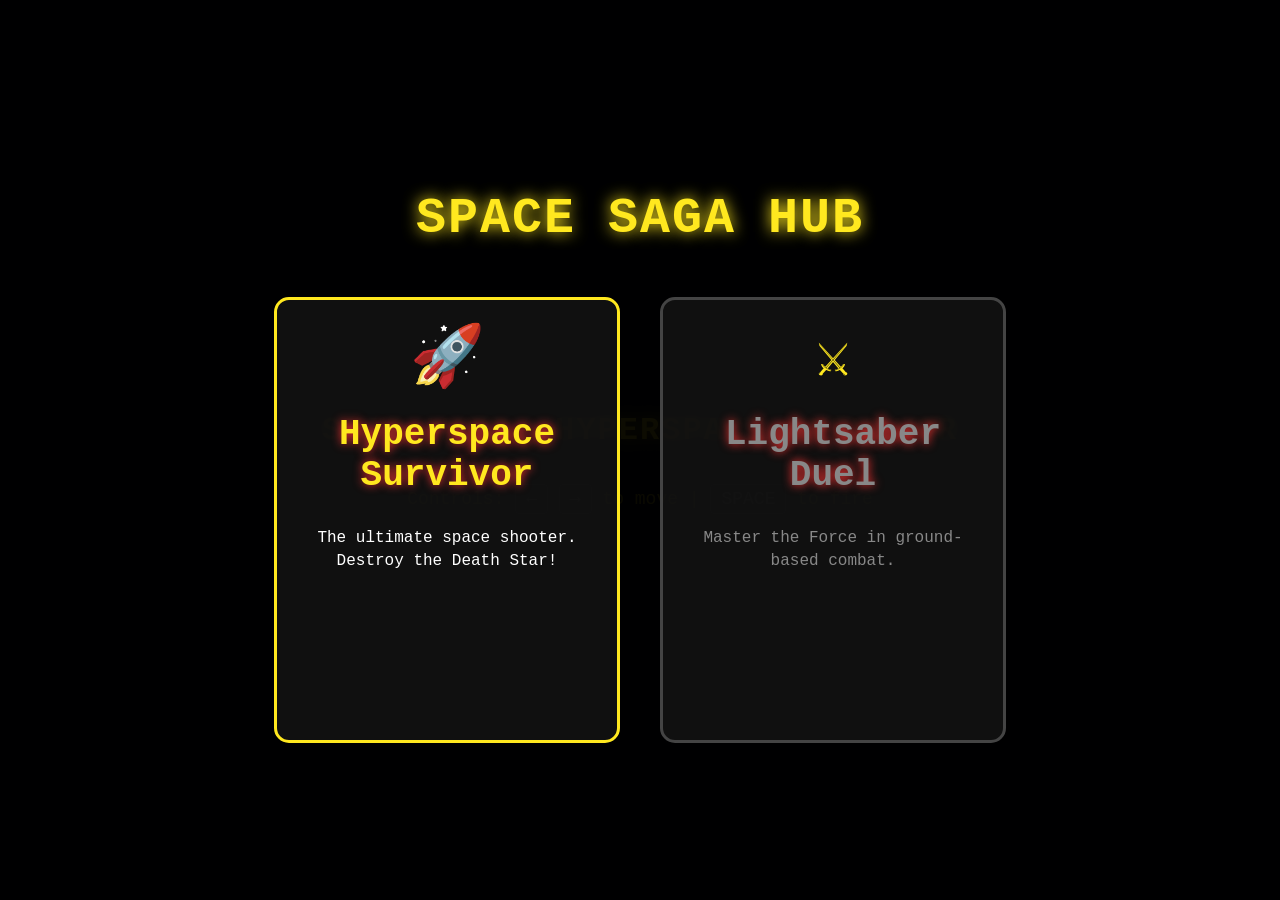
==== commit 679affd5: "Modularized project and fixed high-fidelity graphics and rendering bugs" ====
--- a/index.html
+++ b/index.html
@@ -4,131 +4,31 @@
 <head>
     <meta charset="UTF-8">
     <meta name="viewport" content="width=device-width, initial-scale=1.0">
-    <title>Star Wars: Trench Run Prototype</title>
-    <style>
-        body {
-            margin: 0;
-            padding: 0;
-            background-color: #050510;
-            color: #ffe81f;
-            /* Star wars yellow */
-            font-family: 'Courier New', Courier, monospace;
-            display: flex;
-            flex-direction: column;
-            align-items: center;
-            justify-content: center;
-            height: 100vh;
-            overflow: hidden;
-            user-select: none;
-        }
-
-        h1 {
-            margin-bottom: 20px;
-            text-shadow: 0 0 15px #ffe81f;
-            letter-spacing: 2px;
-        }
-
-        #gameContainer {
-            position: relative;
-        }
-
-        canvas {
-            background: #000;
-            border: 3px solid #ffe81f;
-            box-shadow: 0 0 30px rgba(255, 232, 31, 0.4);
-            border-radius: 8px;
-            display: block;
-        }
-
-        #ui {
-            position: absolute;
-            top: 20px;
-            left: 20px;
-            font-size: 24px;
-            font-weight: bold;
-            text-shadow: 0 0 10px #ffe81f;
-            z-index: 10;
-        }
-
-        #ammoContainer {
-            position: absolute;
-            top: 60px;
-            left: 20px;
-            width: 200px;
-            height: 20px;
-            border: 2px solid #ffe81f;
-            background: #222;
-            z-index: 10;
-        }
-
-        #ammoBar {
-            height: 100%;
-            background: #00ff00;
-            width: 100%;
-            transition: width 0.1s, background-color 0.2s;
-        }
-
-        #gameOver {
-            position: absolute;
-            top: 50%;
-            left: 50%;
-            transform: translate(-50%, -50%);
-            text-align: center;
-            display: none;
-            background: rgba(0, 0, 0, 0.85);
-            padding: 40px;
-            border: 2px solid #ffe81f;
-            box-shadow: 0 0 20px #ffe81f;
-            border-radius: 10px;
-            z-index: 20;
-        }
-
-        h2 {
-            font-size: 36px;
-            margin-top: 0;
-            color: #ff3333;
-            text-shadow: 0 0 10px #ff3333;
-        }
-
-        button {
-            background: #ffe81f;
-            color: #000;
-            border: none;
-            padding: 12px 24px;
-            font-size: 18px;
-            cursor: pointer;
-            font-family: 'Courier New', Courier, monospace;
-            font-weight: bold;
-            margin-top: 20px;
-            transition: all 0.2s;
-            border-radius: 4px;
-        }
-
-        button:hover {
-            background: #fff;
-            box-shadow: 0 0 15px #fff;
-        }
-
-        .controls {
-            margin-top: 20px;
-            font-size: 18px;
-            opacity: 0.8;
-            text-align: center;
-        }
-
-        .key {
-            background: #222;
-            padding: 4px 10px;
-            border-radius: 4px;
-            border: 1px solid #555;
-            color: #fff;
-        }
-    </style>
+    <title>Star Wars: Hyperspace Survivor</title>
+    <link rel="stylesheet" href="css/style.css">
 </head>
 
 <body>
     <h1>STAR WARS: HYPERSPACE SURVIVOR</h1>
-    <div id="gameContainer">
+    <div id="hubScreen"
+        style="position: absolute; top: 0; left: 0; width: 100%; height: 100%; display: flex; flex-direction: column; justify-content: center; align-items: center; background: rgba(0,0,0,0.95); z-index: 200;">
+        <h1 style="font-size: 50px; color: #ffe81f; margin-bottom: 50px; text-align: center;">SPACE SAGA HUB</h1>
+        <div style="display: flex; gap: 40px;">
+            <div id="selectShooter" class="game-card"
+                style="width: 300px; height: 400px; background: rgba(20,20,20,0.8); border: 3px solid #ffe81f; border-radius: 15px; cursor: pointer; transition: 0.3s; display: flex; flex-direction: column; align-items: center; padding: 20px; text-align: center;">
+                <div style="font-size: 60px; margin-bottom: 20px;">🚀</div>
+                <h2 style="color: #ffe81f; margin-bottom: 15px;">Hyperspace Survivor</h2>
+                <p style="color: #fff; line-height: 1.4;">The ultimate space shooter. Destroy the Death Star!</p>
+            </div>
+            <div id="selectDuel" class="game-card"
+                style="width: 300px; height: 400px; background: rgba(20,20,20,0.8); border: 3px solid #444; border-radius: 15px; cursor: pointer; transition: 0.3s; display: flex; flex-direction: column; align-items: center; padding: 20px; text-align: center;">
+                <div style="font-size: 60px; margin-bottom: 20px;">⚔️</div>
+                <h2 style="color: #888; margin-bottom: 15px;">Lightsaber Duel</h2>
+                <p style="color: #888; line-height: 1.4;">Master the Force in ground-based combat.</p>
+            </div>
+        </div>
+    </div>
+    <div id="gameContainer" style="display: none;">
         <div id="ui">SCORE: <span id="scoreVal">0</span></div>
         <div id="ammoContainer">
             <div id="ammoBar"></div>
@@ -136,18 +36,18 @@
         <canvas id="gameCanvas" width="800" height="600"></canvas>
         <div id="gameOver">
             <h2>GAME OVER</h2>
-            <p style="font-size: 20px;">The Empire Got You.</p>
-            <p style="font-size: 24px; margin: 20px 0;">Final Score: <span id="finalScore">0</span></p>
-            <button id="restartBtn">PLAY AGAIN</button>
+            <p>The Empire Got You.</p>
+            <p>SCORE: <span id="finalScore">0</span></p>
+            <button id="restartBtn">RESTART MISSION</button>
         </div>
         <button id="skipBtn"
-            style="display: none; position: absolute; top: 50%; left: 50%; transform: translate(-50%, -50%); z-index: 50;">START
-            OVER</button>
+            style="display: none; position: absolute; bottom: 20px; left: 50%; transform: translateX(-50%); z-index: 30;">SKIP
+            CELEBRATION</button>
         <div id="startScreen"
-            style="position: absolute; top: 0; left: 0; width: 100%; height: 100%; display: flex; flex-direction: column; justify-content: center; align-items: center; background: rgba(0,0,0,0.9); z-index: 100;">
-            <h1
-                style="font-family: 'Courier New'; font-size: 40px; color: #ffe81f; text-align: center; margin-bottom: 20px;">
-                STAR WARS<br>HYPERSPACE SURVIVOR</h1>
+            style="position: absolute; top: 0; left: 0; width: 100%; height: 100%; flex-direction: column; justify-content: center; align-items: center; background: rgba(0,0,0,0.9); z-index: 100; display: none;">
+            <h1 style="color: #ffe81f; text-align: center; font-size: 40px; margin-bottom: 20px;">STAR
+                WARS<br>HYPERSPACE
+                SURVIVOR</h1>
             <p
                 style="font-family: 'Courier New'; color: #fff; font-size: 20px; max-width: 600px; text-align: center; margin-bottom: 40px;">
                 Survive the asteroid field, defeat the Empire, and destroy the Death Star. May the Force be with you.
@@ -167,7 +67,6 @@
                 <!-- Filled dynamically -->
             </div>
             <p style="color: #fff; margin-bottom: 20px;" id="skinStatsText"></p>
-            <p style="color: #fff; margin-bottom: 20px;" id="skinStatsText"></p>
             <div style="display: flex; gap: 20px;">
                 <button id="backSkinsBtn"
                     style="font-size: 20px; padding: 10px 30px; background: #222; color: #ffe81f; border: 2px solid #ffe81f; cursor: pointer; border-radius: 5px; font-weight: bold;">BACK
@@ -180,1838 +79,15 @@
     </div>
     <div class="controls">
         Controls: <span class="key">←</span> <span class="key">→</span> to move | <span class="key">SPACE</span> to fire
-        blasters
     </div>
 
-    <script>
-        const canvas = document.getElementById('gameCanvas');
-        const ctx = canvas.getContext('2d');
-        const scoreVal = document.getElementById('scoreVal');
-        const gameOverScreen = document.getElementById('gameOver');
-        const finalScore = document.getElementById('finalScore');
-        const restartBtn = document.getElementById('restartBtn');
-        const skipBtn = document.getElementById('skipBtn');
-        const ammoBar = document.getElementById('ammoBar');
-
-        let score = 0;
-        let isGameOver = false;
-        let isGameWon = false;
-        let isCelebrating = false;
-        let celebrationStartTime = 0;
-        let animationId;
-        let lastEnemySpawn = 0;
-        let enemySpawnRate = 1500; // ms
-
-        let winAudio = new Audio('https://ia601407.us.archive.org/26/items/StarWarsThemeSongByJohnWilliams/Star%20Wars%20Theme%20Song%20By%20John%20Williams.mp3');
-        winAudio.volume = 0.5;
-
-        // Asteroid Field / Intro song (Using main theme due to Archive.org node 503 error for Asteroid Field)
-        let introAudio = new Audio('https://ia601407.us.archive.org/26/items/StarWarsThemeSongByJohnWilliams/Star%20Wars%20Theme%20Song%20By%20John%20Williams.mp3');
-        introAudio.volume = 0.4;
-        introAudio.loop = true;
-
-        let gameStarted = false;
-        document.getElementById('startGameBtn').addEventListener('click', () => {
-            document.getElementById('startScreen').style.display = 'none';
-            gameStarted = true;
-            introAudio.play().catch(e => console.log("Audio waiting:", e));
-        });
-
-        document.getElementById('skinsBtn').addEventListener('click', () => {
-            document.getElementById('startScreen').style.display = 'none';
-            document.getElementById('skinScreen').style.display = 'flex';
-            updateSkinsMenu();
-        });
-
-        document.getElementById('backSkinsBtn').addEventListener('click', () => {
-            document.getElementById('skinScreen').style.display = 'none';
-            document.getElementById('startScreen').style.display = 'flex';
-        });
-
-        document.getElementById('resetSkinsBtn').addEventListener('click', () => {
-            if (confirm("Are you sure you want to reset all game progress? This cannot be undone.")) {
-                totalTiesTracker = 0;
-                roundsCompletedTracker = 0;
-                selectedSkin = 'X-Wing';
-                localStorage.setItem('swGame_totalTies', 0);
-                localStorage.setItem('swGame_roundsCompleted', 0);
-                localStorage.setItem('swGame_selectedSkin', 'X-Wing');
-                updateSkinsMenu(); // Refresh UI
-            }
-        });
-
-        const skinsData = [
-            {
-                name: "X-Wing",
-                condition: () => true,
-                desc: "Default",
-                getProgress: () => 100
-            },
-            {
-                name: "TIE Fighter",
-                condition: () => totalTiesTracker >= 25,
-                desc: "Defeat 25 TIEs.",
-                getProgress: () => Math.min(100, (totalTiesTracker / 25) * 100)
-            },
-            {
-                name: "B-wing",
-                condition: () => totalTiesTracker >= 50,
-                desc: "Defeat 50 TIEs.",
-                getProgress: () => Math.min(100, (totalTiesTracker / 50) * 100)
-            },
-            {
-                name: "Millennium Falcon",
-                condition: () => roundsCompletedTracker >= 2,
-                desc: "Clear Death Star 2 times.",
-                getProgress: () => Math.min(100, (roundsCompletedTracker / 2) * 100)
-            },
-            {
-                name: "Star Destroyer",
-                condition: () => roundsCompletedTracker >= 5,
-                desc: "Clear Death Star 5 times.",
-                getProgress: () => Math.min(100, (roundsCompletedTracker / 5) * 100)
-            },
-            {
-                name: "Death Star",
-                condition: () => totalTiesTracker >= 150 && roundsCompletedTracker >= 10,
-                desc: "Defeat 150 TIEs and clear Death Star 10 times.",
-                getProgress: () => {
-                    let tieProg = Math.min(100, (totalTiesTracker / 150) * 100);
-                    let dsProg = Math.min(100, (roundsCompletedTracker / 10) * 100);
-                    return (tieProg + dsProg) / 2; // Average progress for display
-                }
-            }
-        ];
-
-        function updateSkinsMenu() {
-            const list = document.getElementById('skinList');
-            const stats = document.getElementById('skinStatsText');
-            list.innerHTML = '';
-            stats.innerText = `LIFETIME KILLS (TIEs): ${totalTiesTracker} | DEATH STARS DESTROYED: ${roundsCompletedTracker}`;
-
-            // Handle "Next Available Ship" tracking bar
-            let nextP = document.getElementById('nextSkinStatsText');
-            if (!nextP) {
-                nextP = document.createElement('p');
-                nextP.id = 'nextSkinStatsText';
-                nextP.style.color = '#ff9900';
-                nextP.style.fontWeight = 'bold';
-                nextP.style.marginBottom = '20px';
-                stats.parentNode.insertBefore(nextP, stats.nextSibling);
-            }
-            let nextShip = skinsData.find(s => !s.condition());
-            let nextShipText = nextShip ? `NEXT UNLOCK: ${nextShip.name} (${Math.floor(nextShip.getProgress())}%)` : "ALL SHIPS UNLOCKED!";
-            nextP.innerText = nextShipText;
-            nextP.style.color = nextShip ? '#ff9900' : '#00ff00';
-
-            skinsData.forEach(skin => {
-                const isUnlocked = skin.condition();
-                const prog = isUnlocked ? 100 : Math.floor(skin.getProgress());
-                const btn = document.createElement('div');
-                btn.style.padding = '15px 20px';
-                btn.style.border = isUnlocked ? '2px solid #00ff00' : '2px solid #ff3333';
-                btn.style.background = (selectedSkin === skin.name) ? 'rgba(0, 255, 0, 0.2)' : '#222';
-                btn.style.color = isUnlocked ? '#fff' : '#666';
-                btn.style.borderRadius = '8px';
-                btn.style.cursor = isUnlocked ? 'pointer' : 'not-allowed';
-                btn.style.textAlign = 'center';
-                btn.style.width = '240px';
-                btn.style.position = 'relative';
-                btn.style.overflow = 'hidden';
-
-                // Progress Bar Background Layer
-                const progBarHeight = "8px";
-                const progBar = `<div style="position: absolute; bottom: 0; left: 0; height: ${progBarHeight}; width: ${prog}%; background: ${isUnlocked ? '#00ff00' : '#ff9900'}; transition: width 0.3s; pointer-events: none;"></div>`;
-
-                btn.innerHTML = `<div style="position: relative; z-index: 2; padding-bottom: ${progBarHeight};">
-                                 <h3 style="margin:0 0 10px 0;">${skin.name}</h3>
-                                 <p style="font-size: 14px; margin: 0; min-height: 34px;">${isUnlocked ? "UNLOCKED" : skin.desc}</p>
-                                 ${!isUnlocked ? `<p style="font-size: 12px; margin: 8px 0 0 0; color: #ff9900; font-weight:bold;">Progress: ${prog}%</p>` : ''}
-                                 </div>
-                                 ${progBar}`;
-
-                if (isUnlocked) {
-                    btn.addEventListener('click', () => {
-                        selectedSkin = skin.name;
-                        localStorage.setItem('swGame_selectedSkin', selectedSkin);
-                        updateSkinsMenu(); // re-render selection highlights
-                    });
-                }
-                list.appendChild(btn);
-            });
-        }
-
-        // Lives
-        let MAX_LIVES = 3;
-        let lives = MAX_LIVES;
-        let isInvulnerable = false;
-        let invulnerableTime = 0;
-
-        // Level progression
-        let level = 1;
-        let tiesDestroyed = 0; // Level 1 & 2
-        let sdsDestroyed = 0; // Level 2
-
-        // Persistent stats for Skin unlocks
-        let totalTiesTracker = parseInt(localStorage.getItem('swGame_totalTies')) || 0;
-        let roundsCompletedTracker = parseInt(localStorage.getItem('swGame_roundsCompleted')) || 0;
-        let selectedSkin = localStorage.getItem('swGame_selectedSkin') || 'X-Wing';
-
-        let levelTransitionTime = 0;
-        let isTransitioning = false;
-        let transitionText1 = "";
-        let transitionText2 = "";
-
-        // Level 3 specific
-        let trenchDistance = 0;
-        let maxTrenchDistance = 5000;
-        let exhaustPortVisible = false;
-        let exhaustPortY = -100;
-
-        const MAX_AMMO = 30;
-        let ammo = MAX_AMMO;
-        let lastAmmoSpawn = 0;
-
-        // Keep track of which keys are pressed
-        const keys = {
-            ArrowLeft: false,
-            ArrowRight: false,
-            Space: false
-        };
-
-        // Player config (X-Wing style)
-        const player = {
-            x: canvas.width / 2,
-            y: canvas.height - 60,
-            width: 40,
-            height: 40,
-            speed: 7
-        };
-
-        const lasers = [];
-        const enemyLasers = [];
-        const enemies = [];
-        const starDestroyers = [];
-        const turrets = []; // Level 3
-        const allies = [];
-        const stars = [];
-        const ammoDrops = []; // Stores ammo pickups
-        const fireworks = []; // For celebration
-        const shipExplosions = [];
-
-        // Setup background stars for parallax effect
-        for (let i = 0; i < 150; i++) {
-            stars.push({
-                x: Math.random() * canvas.width,
-                y: Math.random() * canvas.height,
-                size: Math.random() * 2 + 0.5,
-                speed: Math.random() * 4 + 1
-            });
-        }
-
-        function triggerTransition(nextLevel, msg1, msg2) {
-            isTransitioning = true;
-            levelTransitionTime = Date.now();
-            transitionText1 = msg1;
-            transitionText2 = msg2;
-
-            // Clear current threats
-            enemies.length = 0;
-            enemyLasers.length = 0;
-            starDestroyers.length = 0;
-            turrets.length = 0;
-
-            // Refill lives for the new section
-            lives = MAX_LIVES;
-
-            level = nextLevel;
-        }
-
-        function createExplosion(x, y, baseColor) {
-            let numParticles = 20 + Math.random() * 20;
-            let particles = [];
-            for (let i = 0; i < numParticles; i++) {
-                let angle = Math.random() * Math.PI * 2;
-                let speed = Math.random() * 5 + 1;
-                particles.push({
-                    x: x, y: y,
-                    vx: Math.cos(angle) * speed,
-                    vy: Math.sin(angle) * speed,
-                    life: 1.0, // alpha
-                    decay: Math.random() * 0.05 + 0.02,
-                    size: Math.random() * 4 + 2
-                });
-            }
-            shipExplosions.push({ particles: particles, color: baseColor });
-        }
-
-        function loseLife() {
-            if (isInvulnerable || isGameOver || isGameWon || isTransitioning) return;
-
-            createExplosion(player.x, player.y, '#ff8800');
-
-            lives--;
-            if (lives <= 0) {
-                endGame();
-            } else {
-                // Flash / Respawn state
-                isInvulnerable = true;
-                invulnerableTime = Date.now();
-                player.x = canvas.width / 2; // Move back to center
-            }
-        }
-
-        // Input handling
-        document.addEventListener('keydown', (e) => {
-            if (e.code === 'ArrowLeft') keys.ArrowLeft = true;
-            if (e.code === 'ArrowRight') keys.ArrowRight = true;
-            if (e.code === 'Space') {
-                if (!keys.Space) shoot(); // trigger once per press
-                keys.Space = true;
-            }
-        });
-
-        document.addEventListener('keyup', (e) => {
-            if (e.code === 'ArrowLeft') keys.ArrowLeft = false;
-            if (e.code === 'ArrowRight') keys.ArrowRight = false;
-            if (e.code === 'Space') keys.Space = false;
-        });
-
-        restartBtn.addEventListener('click', resetGame);
-
-        let lastShotTime = 0;
-        function updateAmmoUI() {
-            const percentage = Math.max(0, (ammo / MAX_AMMO) * 100);
-            ammoBar.style.width = percentage + '%';
-            if (percentage < 30) {
-                ammoBar.style.backgroundColor = '#ff3333'; // Red when low
-            } else if (percentage < 60) {
-                ammoBar.style.backgroundColor = '#ff9900'; // Orange when medium
-            } else {
-                ammoBar.style.backgroundColor = '#00ff00'; // Green when high
-            }
-        }
-
-        function shoot() {
-            if (isGameOver || ammo <= 0 || isTransitioning || isGameWon) return;
-            const now = Date.now();
-            if (now - lastShotTime > 250) { // limit fire rate
-                // Dual blasters (Rebel green)
-                lasers.push({ x: player.x - 18, y: player.y, width: 4, height: 18, speed: 15, color: '#00ff00', isAlly: true });
-                lasers.push({ x: player.x + 18, y: player.y, width: 4, height: 18, speed: 15, color: '#00ff00', isAlly: true });
-                lastShotTime = now;
-                ammo--;
-                updateAmmoUI();
-            }
-        }
-
-        let lastStarDestroyerSpawn = 0;
-        let lastAllyFire = 0;
-        let lastTurretSpawn = 0;
-
-        function spawnEnemy(now) {
-            if (isGameOver || isTransitioning || isGameWon) return;
-
-            // Level 3: Trench Run Spawns
-            if (level === 3) {
-                if (!exhaustPortVisible && now - lastTurretSpawn > 1000) {
-                    // Spawn turrets on the walls (left or right side of canvas)
-                    const isLeft = Math.random() > 0.5;
-                    turrets.push({
-                        x: isLeft ? 60 : canvas.width - 60,
-                        y: -50,
-                        width: 30,
-                        height: 30,
-                        speed: 5,
-                        hp: 3,
-                        lastFire: now,
-                        isLeft: isLeft
-                    });
-                    lastTurretSpawn = now;
-                }
-
-                // Spawn occasional TIE in trench
-                if (!exhaustPortVisible && now - lastEnemySpawn > 2500) {
-                    const x = Math.random() * (canvas.width - 300) + 150; // Central trench area
-                    enemies.push({
-                        x: x,
-                        y: -50,
-                        width: 40,
-                        height: 40,
-                        speed: 4,
-                        hp: 1
-                    });
-                    lastEnemySpawn = now;
-                }
-            } else {
-                // Level 1 & 2: TIE Spawns
-                if (now - lastEnemySpawn > enemySpawnRate) {
-                    const x = Math.random() * (canvas.width - 60) + 30;
-
-                    // Base speed depends on level
-                    let baseSpeed = 3;
-                    let speedVariance = 3;
-                    let speedScale = 0.05;
-
-                    if (level === 2) {
-                        // Halfway between original TIE speed (3 min) and Star Destroyer speed (1.5)
-                        baseSpeed = 2.0;
-                        speedVariance = 1.0;
-                        speedScale = 0.02; // Scale slower over time in level 2
-                    }
-
-                    enemies.push({
-                        x: x,
-                        y: -50,
-                        width: 40,
-                        height: 40,
-                        speed: baseSpeed + Math.random() * speedVariance + (score * speedScale),
-                        hp: 1 // TIEs die in 1 hit
-                    });
-                    lastEnemySpawn = now;
-                    // Decrease spawn rate to make it harder, down to 400ms min
-                    enemySpawnRate = Math.max(400, 1500 - (score * 15));
-                }
-
-                // LEVEL 2 LOGIC: Star Destroyers
-                if (level === 2) {
-                    // Spawn Star Destroyers occasionally
-                    if (now - lastStarDestroyerSpawn > 6000 + Math.random() * 4000) { // Every 6-10s
-                        const x = Math.random() * (canvas.width - 200) + 100;
-                        starDestroyers.push({
-                            x: x,
-                            y: -150,
-                            width: 140,
-                            height: 200,
-                            speed: 1.5,
-                            hp: 15, // Takes 15 hits to destroy
-                            lastFire: now
-                        });
-                        lastStarDestroyerSpawn = now;
-                    }
-                }
-            }
-
-            // Spawn ammo drop occasionally
-            if (now - lastAmmoSpawn > 8000 + Math.random() * 5000) { // random every 8-13 seconds
-                const dropX = Math.random() * (canvas.width - 60) + 30;
-                ammoDrops.push({
-                    x: dropX,
-                    y: -30,
-                    width: 25,
-                    height: 25,
-                    speed: 2.5
-                });
-                lastAmmoSpawn = now;
-            }
-        }
-
-        function drawPlayer() {
-            ctx.save();
-            ctx.translate(player.x, player.y);
-
-            if (selectedSkin === 'TIE Fighter') {
-                // Solar panels (Hexagon mesh)
-                ctx.fillStyle = '#111'; ctx.strokeStyle = '#666'; ctx.lineWidth = 2;
-                ctx.beginPath(); ctx.moveTo(-25, -20); ctx.lineTo(-20, -25); ctx.lineTo(-20, 25); ctx.lineTo(-25, 20); ctx.closePath(); ctx.fill(); ctx.stroke();
-                ctx.beginPath(); ctx.moveTo(25, -20); ctx.lineTo(20, -25); ctx.lineTo(20, 25); ctx.lineTo(25, 20); ctx.closePath(); ctx.fill(); ctx.stroke();
-                // Connectors
-                let strutGrad = ctx.createLinearGradient(0, -5, 0, 5);
-                strutGrad.addColorStop(0, '#555'); strutGrad.addColorStop(0.5, '#999'); strutGrad.addColorStop(1, '#333');
-                ctx.fillStyle = strutGrad; ctx.fillRect(-20, -4, 40, 8);
-                // Cockpit pod
-                let podGrad = ctx.createRadialGradient(-3, -3, 2, 0, 0, 14);
-                podGrad.addColorStop(0, '#999'); podGrad.addColorStop(1, '#333');
-                ctx.fillStyle = podGrad; ctx.beginPath(); ctx.arc(0, 0, 14, 0, Math.PI * 2); ctx.fill();
-                // Window
-                ctx.fillStyle = '#111'; ctx.beginPath(); ctx.arc(0, 0, 8, 0, Math.PI * 2); ctx.fill();
-                ctx.strokeStyle = '#555'; ctx.lineWidth = 1; ctx.beginPath();
-                ctx.moveTo(0, -8); ctx.lineTo(0, 8); ctx.moveTo(-8, 0); ctx.lineTo(8, 0);
-                ctx.moveTo(-6, -6); ctx.lineTo(6, 6); ctx.moveTo(-6, 6); ctx.lineTo(6, -6); ctx.stroke();
-
-            } else if (selectedSkin === 'Millennium Falcon') {
-                // Base Hull Gradient
-                let hullGrad = ctx.createRadialGradient(0, 5, 5, 0, 5, 22);
-                hullGrad.addColorStop(0, '#e5e5e5');
-                hullGrad.addColorStop(1, '#aaaaaa');
-                ctx.fillStyle = hullGrad;
-                ctx.strokeStyle = '#777';
-                ctx.lineWidth = 1.5;
-                ctx.beginPath(); ctx.arc(0, 5, 20, 0, Math.PI * 2); ctx.fill(); ctx.stroke(); // Main saucer
-
-                // Hull Panels (Details)
-                ctx.beginPath(); ctx.arc(0, 5, 12, 0, Math.PI * 2); ctx.stroke();
-                ctx.beginPath(); ctx.moveTo(0, -7); ctx.lineTo(0, -15); ctx.stroke();
-                ctx.beginPath(); ctx.moveTo(-10, 0); ctx.lineTo(-18, -3); ctx.stroke();
-                ctx.beginPath(); ctx.moveTo(10, 0); ctx.lineTo(18, -3); ctx.stroke();
-                ctx.beginPath(); ctx.moveTo(-8, 12); ctx.lineTo(-15, 16); ctx.stroke();
-
-                // Mandibles
-                ctx.fillStyle = '#d5d5d5';
-                ctx.beginPath(); ctx.moveTo(-4, -5); ctx.lineTo(-14, -28); ctx.lineTo(-6, -28); ctx.lineTo(0, -12); ctx.closePath(); ctx.fill(); ctx.stroke();
-                ctx.beginPath(); ctx.moveTo(4, -5); ctx.lineTo(14, -28); ctx.lineTo(6, -28); ctx.lineTo(0, -12); ctx.closePath(); ctx.fill(); ctx.stroke();
-
-                // Mandible details
-                ctx.fillStyle = '#b03030'; // Red markings
-                ctx.fillRect(-12, -22, 6, 2);
-                ctx.fillRect(6, -22, 6, 2);
-
-                // Cockpit tube
-                ctx.fillStyle = '#d5d5d5';
-                ctx.beginPath(); ctx.moveTo(15, 0); ctx.lineTo(28, -6); ctx.lineTo(31, -1); ctx.lineTo(17, 10); ctx.fill(); ctx.stroke();
-
-                // Cockpit
-                let podGrad = ctx.createRadialGradient(31, -3, 1, 31, -3, 5);
-                podGrad.addColorStop(0, '#999'); podGrad.addColorStop(1, '#444');
-                ctx.fillStyle = podGrad;
-                ctx.beginPath(); ctx.arc(31, -3, 4.5, 0, Math.PI * 2); ctx.fill(); ctx.stroke();
-                ctx.fillStyle = '#88ccff'; ctx.beginPath(); ctx.arc(30.5, -4, 2.5, 0, Math.PI * 2); ctx.fill();
-
-                // Radar Dish (right side)
-                ctx.fillStyle = '#999';
-                ctx.beginPath(); ctx.arc(-10, -2, 4, 0, Math.PI * 2); ctx.fill(); ctx.stroke();
-                ctx.fillStyle = '#444'; ctx.beginPath(); ctx.arc(-10, -2, 1.5, 0, Math.PI * 2); ctx.fill();
-
-                // Engine strip (Blue bloom)
-                ctx.fillStyle = '#ffffff'; ctx.shadowBlur = 18; ctx.shadowColor = '#66ccff';
-                ctx.beginPath(); ctx.arc(0, 5, 20.5, 0.25 * Math.PI, 0.75 * Math.PI); ctx.lineWidth = 4; ctx.strokeStyle = '#e0f7fa'; ctx.stroke();
-                ctx.shadowBlur = 0;
-
-            } else if (selectedSkin === 'Death Star') {
-                // The Ultimate Weapon
-                let dsGrad = ctx.createRadialGradient(-5, -5, 5, 0, 0, 25);
-                dsGrad.addColorStop(0, '#dddddd');
-                dsGrad.addColorStop(1, '#555555');
-                ctx.fillStyle = dsGrad;
-                ctx.strokeStyle = '#333';
-                ctx.lineWidth = 1;
-
-                // Main sphere
-                ctx.beginPath(); ctx.arc(0, 0, 25, 0, Math.PI * 2); ctx.fill(); ctx.stroke();
-
-                // Equatorial trench
-                ctx.strokeStyle = '#222';
-                ctx.lineWidth = 2;
-                ctx.beginPath(); ctx.moveTo(-25, 0); ctx.lineTo(25, 0); ctx.stroke();
-
-                // Superlaser Dish
-                let dishGrad = ctx.createRadialGradient(-8, -10, 2, -8, -10, 8);
-                dishGrad.addColorStop(0, '#333');
-                dishGrad.addColorStop(1, '#777');
-                ctx.fillStyle = dishGrad;
-                ctx.beginPath(); ctx.arc(-8, -10, 8, 0, Math.PI * 2); ctx.fill(); ctx.stroke();
-
-                // Inner laser focal point
-                ctx.fillStyle = '#111';
-                ctx.beginPath(); ctx.arc(-8, -10, 2, 0, Math.PI * 2); ctx.fill();
-
-                // Green Superlaser glow (if firing)
-                if (keys.Space) {
-                    ctx.fillStyle = '#ffffff'; ctx.shadowBlur = 15; ctx.shadowColor = '#00ff00';
-                    ctx.beginPath(); ctx.arc(-8, -10, 3, 0, Math.PI * 2); ctx.fill();
-                    ctx.shadowBlur = 0;
-                }
-
-                // Surface greebles / lights
-                ctx.fillStyle = '#ffffcc';
-                for (let i = 0; i < 15; i++) {
-                    let rx = (Math.random() - 0.5) * 35;
-                    let ry = (Math.random() - 0.5) * 35;
-                    // Only draw if inside sphere
-                    if (rx * rx + ry * ry < 400 && (Math.abs(rx - (-8)) > 10 || Math.abs(ry - (-10)) > 10)) {
-                        ctx.fillRect(rx, ry, 1, 1);
-                    }
-                }
-
-            } else if (selectedSkin === 'B-wing') {
-                // B-wing (Cross flying forward)
-                // Main engine pod
-                ctx.fillStyle = '#ddd'; ctx.strokeStyle = '#888';
-                ctx.fillRect(-6, 5, 12, 10); ctx.strokeRect(-6, 5, 12, 10);
-                // Long vertical wing (drawn horizontally for top-down scrolling shooter)
-                // Wait, B-wing in top down: Huge wide wing, cockpit on one side, weapons pod on other?
-                // Let's draw it spanning wide
-                ctx.fillRect(-35, -2, 70, 6);
-                // Side weapon pod
-                ctx.fillRect(30, -8, 8, 15);
-                // Cockpit pod
-                ctx.beginPath(); ctx.arc(-30, 0, 7, 0, Math.PI * 2); ctx.fill(); ctx.stroke();
-                ctx.fillStyle = '#112233'; ctx.beginPath(); ctx.arc(-30, -2, 4, 0, Math.PI * 2); ctx.fill();
-                // Engines
-                ctx.fillStyle = '#ffffff'; ctx.shadowBlur = 15; ctx.shadowColor = '#ff66b2';
-                ctx.fillRect(-3, 15, 6, 4);
-
-            } else if (selectedSkin === 'Star Destroyer') {
-                // Mini Star Destroyer
-                let sdGrad = ctx.createLinearGradient(-35, -50, 35, 50);
-                sdGrad.addColorStop(0, '#dddddd'); sdGrad.addColorStop(1, '#777777');
-                ctx.fillStyle = sdGrad; ctx.strokeStyle = '#555'; ctx.lineWidth = 1;
-                ctx.beginPath(); ctx.moveTo(0, -35); ctx.lineTo(35, 30); ctx.lineTo(-35, 30); ctx.closePath(); ctx.fill(); ctx.stroke();
-                // Trench line
-                ctx.beginPath(); ctx.moveTo(0, -35); ctx.lineTo(0, 30); ctx.stroke();
-                // Bridge
-                ctx.fillStyle = '#666'; ctx.fillRect(-10, 20, 20, 6); ctx.fillRect(-5, 15, 10, 5);
-                // Engines
-                ctx.fillStyle = '#fff'; ctx.shadowBlur = 15; ctx.shadowColor = '#66ccff';
-                ctx.beginPath(); ctx.arc(0, 30, 5, 0, Math.PI * 2); ctx.arc(-15, 28, 4, 0, Math.PI * 2); ctx.arc(15, 28, 4, 0, Math.PI * 2); ctx.fill();
-                ctx.shadowBlur = 0;
-
-            } else {
-                // DEFAULT X-WING
-                // Nose cone (gradient)
-                let noseGrad = ctx.createLinearGradient(-5, -25, 5, 20);
-                noseGrad.addColorStop(0, '#fff'); noseGrad.addColorStop(0.5, '#aaa'); noseGrad.addColorStop(1, '#666');
-                ctx.fillStyle = noseGrad;
-                ctx.beginPath(); ctx.moveTo(0, -30); ctx.lineTo(8, -5); ctx.lineTo(10, 20); ctx.lineTo(-10, 20); ctx.lineTo(-8, -5); ctx.fill();
-                // Cockpit glass
-                ctx.fillStyle = '#112233'; ctx.beginPath(); ctx.moveTo(0, -10); ctx.lineTo(5, 5); ctx.lineTo(-5, 5); ctx.fill();
-                // R2 unit behind cockpit
-                ctx.fillStyle = '#fff'; ctx.beginPath(); ctx.arc(0, 8, 3, 0, Math.PI * 2); ctx.fill();
-                ctx.fillStyle = '#0000ff'; ctx.fillRect(-2, 6, 4, 2);
-                // Right wing
-                let wingGrad = ctx.createLinearGradient(10, 0, 35, 0); wingGrad.addColorStop(0, '#888'); wingGrad.addColorStop(1, '#555');
-                ctx.fillStyle = wingGrad; ctx.beginPath(); ctx.moveTo(10, 5); ctx.lineTo(35, 5); ctx.lineTo(35, 15); ctx.lineTo(10, 15); ctx.fill();
-                // Right wing detailing (red stripe)
-                ctx.strokeStyle = '#b22222'; ctx.lineWidth = 2; ctx.beginPath(); ctx.moveTo(15, 8); ctx.lineTo(30, 8); ctx.stroke();
-                // Right laser cannon
-                ctx.fillStyle = '#999'; ctx.fillRect(33, -15, 3, 30); ctx.fillStyle = '#ff3333'; ctx.fillRect(33, -15, 3, 8);
-                // Left wing
-                let lWingGrad = ctx.createLinearGradient(-10, 0, -35, 0); lWingGrad.addColorStop(0, '#888'); lWingGrad.addColorStop(1, '#555');
-                ctx.fillStyle = lWingGrad; ctx.beginPath(); ctx.moveTo(-10, 5); ctx.lineTo(-35, 5); ctx.lineTo(-35, 15); ctx.lineTo(-10, 15); ctx.fill();
-                // Left wing detailing (red stripe)
-                ctx.beginPath(); ctx.moveTo(-15, 8); ctx.lineTo(-30, 8); ctx.stroke();
-                // Left laser cannon
-                ctx.fillStyle = '#999'; ctx.fillRect(-36, -15, 3, 30); ctx.fillStyle = '#ff3333'; ctx.fillRect(-36, -15, 3, 8);
-                // Engine glow (Intense bloom)
-                ctx.fillStyle = '#ffffff'; ctx.shadowBlur = 15; ctx.shadowColor = '#ff66b2'; // Pinkish-purple X-Wing exhaust
-                ctx.fillRect(-8, 20, 5, 8); ctx.fillRect(3, 20, 5, 8);
-                // Engine core
-                ctx.shadowBlur = 0; ctx.fillStyle = '#fff'; ctx.fillRect(-6, 20, 1, 6); ctx.fillRect(5, 20, 1, 6);
-            }
-
-            ctx.restore();
-        }
-
-        function drawStarDestroyer(sd) {
-            ctx.save();
-            ctx.translate(sd.x, sd.y);
-
-            // Main body gradient (Lighting from top left)
-            let sdGrad = ctx.createLinearGradient(-70, -100, 70, 100);
-            sdGrad.addColorStop(0, '#dddddd');
-            sdGrad.addColorStop(0.5, '#999999');
-            sdGrad.addColorStop(1, '#555555');
-            ctx.fillStyle = sdGrad;
-
-            ctx.strokeStyle = '#333';
-            ctx.lineWidth = 1;
-
-            ctx.beginPath();
-            ctx.moveTo(0, 100);    // Bottom nose tip
-            ctx.lineTo(-70, -100); // Top left back
-            ctx.lineTo(70, -100);  // Top right back
-            ctx.closePath();
-            ctx.fill();
-            ctx.stroke();
-
-            // Center trench line
-            ctx.beginPath();
-            ctx.moveTo(0, 100);
-            ctx.lineTo(0, -100);
-            ctx.stroke();
-
-            // Greebling (Surface details)
-            ctx.fillStyle = '#777';
-            for (let i = 0; i < 30; i++) {
-                // Random points inside the triangle
-                let r1 = Math.random();
-                let r2 = Math.random();
-                if (r1 + r2 > 1) { r1 = 1 - r1; r2 = 1 - r2; }
-                let gx = -70 * r1 + 70 * r2;
-                let gy = -100 * r1 - 100 * r2 + 100 * (1 - r1 - r2);
-
-                let gw = Math.random() * 6 + 2;
-                let gh = Math.random() * 6 + 2;
-                ctx.globalAlpha = Math.random() * 0.5 + 0.2;
-                ctx.fillRect(gx, gy, gw, gh);
-            }
-            ctx.globalAlpha = 1.0;
-
-            // City Lights (Tiny glowing windows)
-            ctx.fillStyle = '#ffffcc';
-            ctx.shadowBlur = 5;
-            ctx.shadowColor = '#ffffcc';
-            for (let i = 0; i < 20; i++) {
-                let cy = Math.random() * 180 - 90;
-                let cx = (Math.random() > 0.5 ? 1 : -1) * (Math.random() * 10 + 2); // Clustered near center trench
-                ctx.fillRect(cx, cy, 1, 1);
-            }
-            ctx.shadowBlur = 0;
-
-            // Bridge tower
-            ctx.fillStyle = '#777';
-            ctx.fillRect(-15, -95, 30, 20); // Base
-            ctx.fillStyle = '#666';
-            ctx.fillRect(-25, -90, 50, 12); // Neck
-            ctx.fillStyle = '#888';
-            ctx.fillRect(-20, -105, 40, 10); // Top Domes
-
-            // Bridge lights
-            ctx.fillStyle = '#fff';
-            ctx.fillRect(-18, -100, 2, 2);
-            ctx.fillRect(16, -100, 2, 2);
-
-            // Massive Engines glow
-            ctx.fillStyle = '#ffffff';
-            ctx.shadowBlur = 25;
-            ctx.shadowColor = '#66ccff'; // Imperial Blue bloom
-
-            ctx.beginPath();
-            ctx.arc(-30, -100, 10, 0, Math.PI * 2);
-            ctx.arc(0, -100, 15, 0, Math.PI * 2);
-            ctx.arc(30, -100, 10, 0, Math.PI * 2);
-            ctx.fill();
-
-            // Engine Core (Pure white)
-            ctx.shadowBlur = 0;
-            ctx.beginPath();
-            ctx.arc(-30, -100, 4, 0, Math.PI * 2);
-            ctx.arc(0, -100, 7, 0, Math.PI * 2);
-            ctx.arc(30, -100, 4, 0, Math.PI * 2);
-            ctx.fill();
-
-            ctx.restore();
-        }
-
-        function drawEnemy(e) {
-            ctx.save();
-            ctx.translate(e.x, e.y);
-
-            // Solar panels (Hexagon mesh)
-            ctx.fillStyle = '#111'; // Dark panel color
-            ctx.strokeStyle = '#666'; // Silver border
-            ctx.lineWidth = 2;
-
-            // Draw left panel
-            ctx.beginPath();
-            ctx.moveTo(-25, -20);
-            ctx.lineTo(-20, -25);
-            ctx.lineTo(-20, 25);
-            ctx.lineTo(-25, 20);
-            ctx.closePath();
-            ctx.fill();
-            ctx.stroke();
-
-            // Draw right panel
-            ctx.beginPath();
-            ctx.moveTo(25, -20);
-            ctx.lineTo(20, -25);
-            ctx.lineTo(20, 25);
-            ctx.lineTo(25, 20);
-            ctx.closePath();
-            ctx.fill();
-            ctx.stroke();
-
-            // Wing connectors (thick horizontal cylinder)
-            let strutGrad = ctx.createLinearGradient(0, -5, 0, 5);
-            strutGrad.addColorStop(0, '#555');
-            strutGrad.addColorStop(0.5, '#999');
-            strutGrad.addColorStop(1, '#333');
-            ctx.fillStyle = strutGrad;
-            ctx.fillRect(-20, -4, 40, 8);
-
-            // Cockpit pod (3D Sphere gradient)
-            let podGrad = ctx.createRadialGradient(-3, -3, 2, 0, 0, 14);
-            podGrad.addColorStop(0, '#999');
-            podGrad.addColorStop(1, '#333');
-            ctx.fillStyle = podGrad;
-            ctx.beginPath();
-            ctx.arc(0, 0, 14, 0, Math.PI * 2);
-            ctx.fill();
-
-            // Iconic TIE Window (Octagon with struts)
-            ctx.fillStyle = '#111';
-            ctx.beginPath();
-            ctx.arc(0, 0, 8, 0, Math.PI * 2);
-            ctx.fill();
-
-            ctx.strokeStyle = '#555';
-            ctx.lineWidth = 1;
-            ctx.beginPath();
-            // Window struts
-            ctx.moveTo(0, -8); ctx.lineTo(0, 8);
-            ctx.moveTo(-8, 0); ctx.lineTo(8, 0);
-            ctx.moveTo(-6, -6); ctx.lineTo(6, 6);
-            ctx.moveTo(-6, 6); ctx.lineTo(6, -6);
-            ctx.stroke();
-
-            // Laser emitters (Green dots)
-            ctx.fillStyle = '#00ff00';
-            ctx.shadowBlur = 5;
-            ctx.shadowColor = '#00ff00';
-            ctx.beginPath();
-            ctx.arc(-4, 12, 1.5, 0, Math.PI * 2);
-            ctx.arc(4, 12, 1.5, 0, Math.PI * 2);
-            ctx.fill();
-            ctx.shadowBlur = 0;
-
-            ctx.restore();
-        }
-
-        function drawTurret(t) {
-            ctx.save();
-            ctx.translate(t.x, t.y);
-
-            // Base platform
-            ctx.fillStyle = '#444';
-            ctx.fillRect(-18, -18, 36, 36);
-            ctx.strokeStyle = '#222';
-            ctx.strokeRect(-18, -18, 36, 36);
-
-            // Inner rotating plate
-            ctx.fillStyle = '#666';
-            ctx.beginPath();
-            ctx.arc(0, 0, 14, 0, Math.PI * 2);
-            ctx.fill();
-
-            // Calculate angle to player for the barrels
-            let dx = player.x - t.x;
-            let dy = player.y - t.y;
-            let angle = Math.atan2(dy, dx);
-
-            ctx.rotate(angle - Math.PI / 2); // Turret points "up" locally but rotates
-
-            // Gun barrels (dual heavy cannons)
-            let barrelGrad = ctx.createLinearGradient(-8, 0, 8, 0);
-            barrelGrad.addColorStop(0, '#555');
-            barrelGrad.addColorStop(0.5, '#bbb');
-            barrelGrad.addColorStop(1, '#555');
-            ctx.fillStyle = barrelGrad;
-
-            ctx.fillRect(-6, 0, 4, 25);
-            ctx.fillRect(2, 0, 4, 25);
-
-            // Cannon tips
-            ctx.fillStyle = '#222';
-            ctx.fillRect(-7, 20, 6, 5);
-            ctx.fillRect(1, 20, 6, 5);
-
-            // Dome top
-            let domeGrad = ctx.createRadialGradient(-2, -2, 2, 0, 0, 10);
-            domeGrad.addColorStop(0, '#aaa');
-            domeGrad.addColorStop(1, '#333');
-            ctx.fillStyle = domeGrad;
-
-            ctx.beginPath();
-            ctx.arc(0, 0, 10, 0, Math.PI * 2);
-            ctx.fill();
-
-            // Warning lights
-            ctx.fillStyle = '#ff0000';
-            ctx.shadowBlur = 5;
-            ctx.shadowColor = '#ff0000';
-            ctx.beginPath();
-            ctx.arc(-5, -5, 2, 0, Math.PI * 2);
-            ctx.fill();
-            ctx.shadowBlur = 0;
-
-            ctx.restore();
-        }
-
-        function drawExhaustPort() {
-            ctx.save();
-            ctx.translate(canvas.width / 2, exhaustPortY);
-
-            // Central floor/armor plates
-            ctx.fillStyle = '#333';
-            ctx.fillRect(-100, -50, 200, 100);
-
-            ctx.strokeStyle = '#222';
-            ctx.lineWidth = 2;
-            for (let i = -100; i <= 100; i += 20) {
-                ctx.beginPath();
-                ctx.moveTo(i, -50);
-                ctx.lineTo(i, 50);
-                ctx.stroke();
-            }
-
-            // The actual port (target) - Outer ring
-            ctx.fillStyle = '#444';
-            ctx.beginPath();
-            ctx.arc(0, 0, 35, 0, Math.PI * 2);
-            ctx.fill();
-            ctx.stroke();
-
-            // Inner darkness (the shaft)
-            let holeGrad = ctx.createRadialGradient(0, 0, 5, 0, 0, 25);
-            holeGrad.addColorStop(0, '#000');
-            holeGrad.addColorStop(1, '#222');
-            ctx.fillStyle = holeGrad;
-            ctx.beginPath();
-            ctx.arc(0, 0, 25, 0, Math.PI * 2);
-            ctx.fill();
-
-            // Hazard striping
-            ctx.strokeStyle = '#ffcc00';
-            ctx.lineWidth = 4;
-            ctx.setLineDash([8, 8]);
-            ctx.beginPath();
-            ctx.arc(0, 0, 30, 0, Math.PI * 2);
-            ctx.stroke();
-            ctx.setLineDash([]);
-
-            // Ray-shield inner glow
-            ctx.fillStyle = '#ff3333';
-            ctx.globalAlpha = 0.3 + Math.sin(Date.now() / 100) * 0.2; // Pulsing
-            ctx.beginPath();
-            ctx.arc(0, 0, 24, 0, Math.PI * 2);
-            ctx.fill();
-            ctx.globalAlpha = 1.0;
-
-            // Targeting box if player is aligned
-            if (player.x > canvas.width / 2 - 25 && player.x < canvas.width / 2 + 25) {
-                ctx.strokeStyle = '#ff3333';
-                ctx.lineWidth = 3;
-                ctx.shadowBlur = 10;
-                ctx.shadowColor = '#ff0000';
-
-                // Draw cool bracket target reticle
-                ctx.beginPath();
-                // Top left
-                ctx.moveTo(-25, -40); ctx.lineTo(-40, -40); ctx.lineTo(-40, -25);
-                // Top right
-                ctx.moveTo(25, -40); ctx.lineTo(40, -40); ctx.lineTo(40, -25);
-                // Bottom right
-                ctx.moveTo(40, 25); ctx.lineTo(40, 40); ctx.lineTo(25, 40);
-                // Bottom left
-                ctx.moveTo(-25, 40); ctx.lineTo(-40, 40); ctx.lineTo(-40, 25);
-                ctx.stroke();
-                ctx.shadowBlur = 0;
-            }
-
-            ctx.restore();
-        }
-
-        function drawAmmoDrop(drop) {
-            ctx.save();
-            ctx.translate(drop.x, drop.y);
-
-            ctx.shadowBlur = 10;
-            ctx.shadowColor = '#00ff00';
-
-            // Draw a glowing battery/cell icon
-            ctx.fillStyle = '#222';
-            ctx.strokeStyle = '#00ff00';
-            ctx.lineWidth = 2;
-
-            // Main body
-            ctx.fillRect(-12, -15, 24, 30);
-            ctx.strokeRect(-12, -15, 24, 30);
-
-            // Top nub
-            ctx.fillStyle = '#00ff00';
-            ctx.fillRect(-6, -20, 12, 5);
-
-            // Power indicator lines inside
-            ctx.fillRect(-6, -5, 12, 4);
-            ctx.fillRect(-6, 5, 12, 4);
-
-            ctx.restore();
-        }
-
-        function update() {
-            const now = Date.now();
-
-            if (isCelebrating) {
-                // Show Skip Button after 7 seconds
-                if (now - celebrationStartTime > 7000) {
-                    skipBtn.style.display = 'block';
-                }
-
-                // Update fireworks for 30 seconds
-                if (now - celebrationStartTime < 30000) {
-                    if (Math.random() < 0.1) {
-                        fireworks.push({
-                            x: Math.random() * canvas.width,
-                            y: canvas.height,
-                            targetY: Math.random() * (canvas.height / 2),
-                            color: ['#ff0000', '#00ff00', '#0000ff', '#ffff00', '#ff00ff'][Math.floor(Math.random() * 5)],
-                            exploded: false,
-                            particles: []
-                        });
-                    }
-
-                    for (let i = fireworks.length - 1; i >= 0; i--) {
-                        let fw = fireworks[i];
-                        if (!fw.exploded) {
-                            fw.y -= 5;
-                            if (fw.y <= fw.targetY) {
-                                fw.exploded = true;
-                                for (let j = 0; j < 30; j++) {
-                                    let angle = Math.random() * Math.PI * 2;
-                                    let speed = Math.random() * 3 + 1;
-                                    fw.particles.push({
-                                        x: fw.x,
-                                        y: fw.y,
-                                        vx: Math.cos(angle) * speed,
-                                        vy: Math.sin(angle) * speed,
-                                        alpha: 1
-                                    });
-                                }
-                            }
-                        } else {
-                            for (let j = fw.particles.length - 1; j >= 0; j--) {
-                                let p = fw.particles[j];
-                                p.x += p.vx;
-                                p.y += p.vy;
-                                p.vy += 0.05; // gravity
-                                p.alpha -= 0.02;
-                                if (p.alpha <= 0) {
-                                    fw.particles.splice(j, 1);
-                                }
-                            }
-                            if (fw.particles.length === 0) {
-                                fireworks.splice(i, 1);
-                            }
-                        }
-                    }
-                } else {
-                    // Celebration over
-                    finishCelebration();
-                }
-                return; // Skip normal game update
-            }
-
-            if (isGameOver || isGameWon) return;
-
-            // Invulnerability timer
-            if (isInvulnerable && now - invulnerableTime > 2000) {
-                isInvulnerable = false;
-            }
-
-            // Level Transition Logic
-            if (level === 1 && tiesDestroyed >= 7 && !isTransitioning) {
-                tiesDestroyed = 0; // reset for next phase counting
-                triggerTransition(2, "HYPERSPACE JUMP ACTIVATED", "Approaching Imperial Fleet...");
-            }
-            else if (level === 2 && tiesDestroyed >= 8 && sdsDestroyed >= 2 && !isTransitioning) {
-                triggerTransition(3, "APPROACHING DEATH STAR", "Commence Trench Run!");
-            }
-
-            if (isTransitioning) {
-                if (now - levelTransitionTime > 3000) {
-                    isTransitioning = false;
-
-                    if (level === 2) {
-                        enemySpawnRate = 1200;
-                        allies.push({ x: player.x - 100, y: player.y + 20, offsetX: -100, offsetY: 20 });
-                        allies.push({ x: player.x + 100, y: player.y + 20, offsetX: 100, offsetY: 20 });
-
-                        // FIX: Ensure tiesDestroyed starts strictly at 0 for level 2 so we don't instantly jump to level 3.
-                        tiesDestroyed = 0;
-                    } else if (level === 3) {
-                        // Enter trench
-                        allies.length = 0; // Allies break off
-                        starDestroyers.length = 0;
-                        trenchDistance = 0;
-                        exhaustPortVisible = false;
-                        exhaustPortY = -100;
-                    }
-                }
-            }
-
-            // Level 3 Mechanics
-            if (level === 3 && !isTransitioning) {
-                trenchDistance += 5; // move forward in trench
-                if (trenchDistance > maxTrenchDistance && !exhaustPortVisible) {
-                    exhaustPortVisible = true;
-                    // Stop spawning turrets
-                }
-
-                if (exhaustPortVisible) {
-                    exhaustPortY += 2; // Port moves down screen slowly
-                    if (exhaustPortY > canvas.height + 50) {
-                        // Missed the port!
-                        loseLife();
-                        // Reset run slightly
-                        exhaustPortVisible = false;
-                        exhaustPortY = -100;
-                        trenchDistance = maxTrenchDistance - 1000;
-                    }
-                }
-            }
-
-            // Move player
-            if (keys.ArrowLeft && player.x > (level === 3 ? 130 : 30)) { // Narrower path in trench
-                player.x -= player.speed;
-            }
-            if (keys.ArrowRight && player.x < (level === 3 ? canvas.width - 130 : canvas.width - 30)) { // Narrower path in trench
-                player.x += player.speed;
-            }
-
-            // Move Allies
-            allies.forEach(ally => {
-                // Follow player loosely
-                ally.x += (player.x + ally.offsetX - ally.x) * 0.05;
-                ally.y += (player.y + ally.offsetY - ally.y) * 0.05;
-
-                // Ally shooting
-                if (now - lastAllyFire > 800) { // Allies shoot slower
-                    lasers.push({ x: ally.x - 18, y: ally.y, width: 4, height: 18, speed: 15, color: '#00ff00', isAlly: true });
-                    lasers.push({ x: ally.x + 18, y: ally.y, width: 4, height: 18, speed: 15, color: '#00ff00', isAlly: true });
-                }
-            });
-            if (now - lastAllyFire > 800) lastAllyFire = now;
-
-            // Spawn mechanics
-            spawnEnemy(now);
-
-            // Update stars / background
-            if (level !== 3) {
-                stars.forEach(s => {
-                    s.y += (level === 2 ? s.speed * 2 : s.speed); // Stars move faster in fleet battle
-                    if (s.y > canvas.height) {
-                        s.y = 0;
-                        s.x = Math.random() * canvas.width;
-                    }
-                });
-            }
-
-            // Update player lasers
-            for (let i = lasers.length - 1; i >= 0; i--) {
-                lasers[i].y -= lasers[i].speed;
-
-                // Level 3: Check exhaust port hit
-                if (level === 3 && exhaustPortVisible &&
-                    lasers[i].x > canvas.width / 2 - 25 && lasers[i].x < canvas.width / 2 + 25 &&
-                    lasers[i].y > exhaustPortY - 25 && lasers[i].y < exhaustPortY + 25) {
-
-                    winGame();
-                    return;
-                }
-
-                if (lasers[i].y < -20) {
-                    lasers.splice(i, 1);
-                }
-            }
-
-            // Update enemy lasers
-            for (let i = enemyLasers.length - 1; i >= 0; i--) {
-                enemyLasers[i].y += enemyLasers[i].speed;
-                // Add slight X movement for turret lasers targeting player
-                if (enemyLasers[i].vx) {
-                    enemyLasers[i].x += enemyLasers[i].vx;
-                }
-
-                // Hit player?
-                if (!isTransitioning && !isInvulnerable &&
-                    enemyLasers[i].x > player.x - 20 && enemyLasers[i].x < player.x + 20 &&
-                    enemyLasers[i].y > player.y - 20 && enemyLasers[i].y < player.y + 20) {
-                    loseLife();
-                    enemyLasers.splice(i, 1);
-                    continue;
-                }
-
-                if (enemyLasers[i].y > canvas.height + 20) {
-                    enemyLasers.splice(i, 1);
-                }
-            }
-
-            // Update ammo drops
-            for (let i = ammoDrops.length - 1; i >= 0; i--) {
-                const drop = ammoDrops[i];
-                drop.y += drop.speed;
-
-                // Collision with player
-                const dx = drop.x - player.x;
-                const dy = drop.y - player.y;
-                const dist = Math.sqrt(dx * dx + dy * dy);
-
-                if (dist < 40) { // Picked up ammo
-                    ammoDrops.splice(i, 1);
-                    ammo = Math.min(MAX_AMMO, ammo + 10); // Restore 10 ammo, don't exceed max
-                    updateAmmoUI();
-                    score += 5; // Bonus points
-                    scoreVal.innerText = score;
-                    continue;
-                }
-
-                // Passed off screen
-                if (drop.y > canvas.height + 30) {
-                    ammoDrops.splice(i, 1);
-                }
-            }
-
-            // Update enemies & collision
-            for (let i = enemies.length - 1; i >= 0; i--) {
-                const e = enemies[i];
-                e.y += e.speed;
-
-                // Collision with player
-                if (!isTransitioning && !isInvulnerable) {
-                    const dx = e.x - player.x;
-                    const dy = e.y - player.y;
-                    const dist = Math.sqrt(dx * dx + dy * dy);
-                    if (dist < 35) { // Hit radius
-                        loseLife();
-                        createExplosion(e.x, e.y, '#ffaa00');
-                        enemies.splice(i, 1);
-                        continue;
-                    }
-                }
-
-                // Passed off screen
-                if (e.y > canvas.height + 30) {
-                    enemies.splice(i, 1);
-                    score = Math.max(0, score - 5); // Penalty
-                    scoreVal.innerText = score;
-                }
-            }
-
-            // Update Turrets (Level 3)
-            for (let i = turrets.length - 1; i >= 0; i--) {
-                const t = turrets[i];
-                t.y += t.speed;
-
-                // Turret shoots at player (Faster fire rate, better tracking)
-                if (now - t.lastFire > 600) {
-                    let dx = player.x - t.x;
-                    let dy = player.y - t.y;
-                    let mag = Math.sqrt(dx * dx + dy * dy);
-
-                    enemyLasers.push({
-                        x: t.x,
-                        y: t.y + 15,
-                        width: 5,
-                        height: 15,
-                        speed: 10,  // Faster lasers
-                        vx: (dx / mag) * 7.5, // Better horizontal tracking
-                        color: '#ff3333'
-                    });
-                    t.lastFire = now;
-                }
-
-                // Crash into Turret (shouldn't really happen on walls but just in case)
-                if (!isTransitioning && !isInvulnerable &&
-                    player.x > t.x - 25 && player.x < t.x + 25 &&
-                    player.y > t.y - 25 && player.y < t.y + 25) {
-                    loseLife();
-                    createExplosion(t.x, t.y, '#ff4400');
-                    turrets.splice(i, 1);
-                    continue;
-                }
-
-                if (t.y > canvas.height + 50) {
-                    turrets.splice(i, 1);
-                }
-            }
-
-            // Update Star Destroyers
-            for (let i = starDestroyers.length - 1; i >= 0; i--) {
-                const sd = starDestroyers[i];
-                sd.y += sd.speed;
-
-                // Star Destroyer shoots at player
-                if (now - sd.lastFire > 1500) {
-                    // Turbolasers (Imperial red)
-                    enemyLasers.push({ x: sd.x - 40, y: sd.y + 80, width: 6, height: 25, speed: 10, color: '#ff3333' });
-                    enemyLasers.push({ x: sd.x + 40, y: sd.y + 80, width: 6, height: 25, speed: 10, color: '#ff3333' });
-                    sd.lastFire = now;
-                }
-
-                // Crash into SD
-                if (!isTransitioning && !isInvulnerable &&
-                    player.x > sd.x - 70 && player.x < sd.x + 70 &&
-                    player.y > sd.y - 100 && player.y < sd.y + 100) {
-                    loseLife();
-                    createExplosion(sd.x, sd.y + 50, '#ffaa00');
-                    // Knock player back
-                    player.y += 50;
-                    continue;
-                }
-
-                if (sd.y > canvas.height + 150) {
-                    starDestroyers.splice(i, 1);
-                }
-            }
-
-            // Collision: Lasers vs Enemies (TIEs)
-            for (let i = enemies.length - 1; i >= 0; i--) {
-                for (let j = lasers.length - 1; j >= 0; j--) {
-                    const e = enemies[i];
-                    const l = lasers[j];
-                    if (e && l && l.isAlly) { // Any green laser
-                        // Rough bounding box collision
-                        if (l.x > e.x - 25 && l.x < e.x + 25 &&
-                            l.y > e.y - 20 && l.y < e.y + 20) {
-
-                            // Hit!
-                            createExplosion(e.x, e.y, '#ffaa00');
-                            enemies.splice(i, 1);
-                            lasers.splice(j, 1);
-                            score += 10;
-
-                            if (level === 1 || level === 2) {
-                                tiesDestroyed++;
-                            }
-                            // Global stats tracking for unlocks
-                            totalTiesTracker++;
-                            localStorage.setItem('swGame_totalTies', totalTiesTracker);
-                            updateSkinsMenu(); // Refresh UI if open
-
-                            scoreVal.innerText = score;
-                            break; // go to next enemy
-                        }
-                    }
-                }
-            }
-
-            // Collision: Lasers vs Turrets (Level 3)
-            for (let i = turrets.length - 1; i >= 0; i--) {
-                for (let j = lasers.length - 1; j >= 0; j--) {
-                    const t = turrets[i];
-                    const l = lasers[j];
-                    if (t && l && l.isAlly) {
-                        if (l.x > t.x - 20 && l.x < t.x + 20 &&
-                            l.y > t.y - 20 && l.y < t.y + 20) {
-
-                            lasers.splice(j, 1);
-                            t.hp--;
-                            if (t.hp <= 0) {
-                                createExplosion(t.x, t.y, '#ff4400');
-                                turrets.splice(i, 1);
-                                score += 50;
-                                scoreVal.innerText = score;
-                                break;
-                            }
-                        }
-                    }
-                }
-            }
-
-            // Collision: Lasers vs Star Destroyers
-            for (let i = starDestroyers.length - 1; i >= 0; i--) {
-                for (let j = lasers.length - 1; j >= 0; j--) {
-                    const sd = starDestroyers[i];
-                    const l = lasers[j];
-                    if (sd && l && l.isAlly) {
-                        // Rough bounding box around the wedge
-                        if (l.x > sd.x - 70 && l.x < sd.x + 70 &&
-                            l.y > sd.y - 100 && l.y < sd.y + 100) {
-
-                            lasers.splice(j, 1);
-                            sd.hp--;
-
-                            if (sd.hp <= 0) {
-                                createExplosion(sd.x, sd.y, '#ff6600');
-                                starDestroyers.splice(i, 1);
-                                score += 250;
-                                sdsDestroyed++;
-                                scoreVal.innerText = score;
-                                break;
-                            }
-                        }
-                    }
-                }
-            }
-
-            // Update ship explosions
-            for (let i = shipExplosions.length - 1; i >= 0; i--) {
-                const ex = shipExplosions[i];
-                for (let j = ex.particles.length - 1; j >= 0; j--) {
-                    let p = ex.particles[j];
-                    p.x += p.vx;
-                    p.y += p.vy;
-                    p.life -= p.decay;
-                    if (p.life <= 0) {
-                        ex.particles.splice(j, 1);
-                    }
-                }
-                if (ex.particles.length === 0) {
-                    shipExplosions.splice(i, 1);
-                }
-            }
-        }
-
-        function draw() {
-            // Clear canvas background
-            ctx.fillStyle = '#020205';
-            ctx.fillRect(0, 0, canvas.width, canvas.height);
-
-            if (isCelebrating) {
-                // Draw celebration scene (Yavin 4 / Endor vibes)
-                // Sky
-                let gradient = ctx.createLinearGradient(0, 0, 0, canvas.height);
-                gradient.addColorStop(0, "#000022");
-                gradient.addColorStop(1, "#003300");
-                ctx.fillStyle = gradient;
-                ctx.fillRect(0, 0, canvas.width, canvas.height);
-
-                // Draw fireworks
-                fireworks.forEach(fw => {
-                    if (!fw.exploded) {
-                        ctx.fillStyle = fw.color;
-                        ctx.beginPath();
-                        ctx.arc(fw.x, fw.y, 2, 0, Math.PI * 2);
-                        ctx.fill();
-                    } else {
-                        fw.particles.forEach(p => {
-                            ctx.fillStyle = fw.color;
-                            ctx.globalAlpha = p.alpha;
-                            ctx.beginPath();
-                            ctx.arc(p.x, p.y, 2, 0, Math.PI * 2);
-                            ctx.fill();
-                        });
-                        ctx.globalAlpha = 1.0;
-                    }
-                });
-
-                // Draw Temple/Trees Silhouette
-                ctx.fillStyle = '#001100';
-                ctx.beginPath();
-                ctx.moveTo(0, canvas.height);
-                ctx.lineTo(0, canvas.height - 150);
-                ctx.lineTo(100, canvas.height - 200);
-                ctx.lineTo(200, canvas.height - 130);
-                ctx.lineTo(300, canvas.height - 250);
-                ctx.lineTo(400, canvas.height - 170);
-                ctx.lineTo(500, canvas.height - 230);
-                ctx.lineTo(600, canvas.height - 140);
-                ctx.lineTo(700, canvas.height - 210);
-                ctx.lineTo(800, canvas.height - 150);
-                ctx.lineTo(800, canvas.height);
-                ctx.fill();
-
-                // Draw Heroes (Higher up to not get cut off)
-                const baseHeight = canvas.height - 90;
-
-                // Realistic Vector Characters
-                // Luke
-                ctx.save();
-                ctx.translate(canvas.width / 2 - 40, baseHeight - 40);
-                // Head
-                ctx.fillStyle = '#ffcc99';
-                ctx.beginPath(); ctx.arc(0, 0, 8, 0, Math.PI * 2); ctx.fill();
-                // Hair
-                ctx.fillStyle = '#eedd88';
-                ctx.beginPath(); ctx.arc(0, -2, 8.5, Math.PI, 0); ctx.fill();
-                // Body (Tunic)
-                ctx.fillStyle = '#eeeeee';
-                ctx.beginPath(); ctx.moveTo(-6, 8); ctx.lineTo(6, 8); ctx.lineTo(8, 30); ctx.lineTo(-8, 30); ctx.fill();
-                // Arms
-                ctx.fillStyle = '#eeddcc';
-                ctx.fillRect(-10, 8, 4, 15); ctx.fillRect(6, 8, 4, 15);
-                // Belt
-                ctx.fillStyle = '#553311';
-                ctx.fillRect(-7, 20, 14, 3);
-                // Legs
-                ctx.fillStyle = '#eeddcc';
-                ctx.fillRect(-6, 30, 4, 15); ctx.fillRect(2, 30, 4, 15);
-                ctx.restore();
-
-                // Leia
-                ctx.save();
-                ctx.translate(canvas.width / 2 - 10, baseHeight - 35);
-                // Head
-                ctx.fillStyle = '#ffcc99';
-                ctx.beginPath(); ctx.arc(0, 0, 7, 0, Math.PI * 2); ctx.fill();
-                // Hair Buns
-                ctx.fillStyle = '#331100';
-                ctx.beginPath(); ctx.arc(-8, 0, 4, 0, Math.PI * 2); ctx.fill();
-                ctx.beginPath(); ctx.arc(8, 0, 4, 0, Math.PI * 2); ctx.fill();
-                // Hair Top
-                ctx.beginPath(); ctx.arc(0, -2, 7.5, Math.PI, 0); ctx.fill();
-                // Dress
-                ctx.fillStyle = '#ffffff';
-                ctx.beginPath(); ctx.moveTo(-5, 7); ctx.lineTo(5, 7); ctx.lineTo(9, 40); ctx.lineTo(-9, 40); ctx.fill();
-                // Arms
-                ctx.fillStyle = '#ffffff';
-                ctx.fillRect(-9, 7, 4, 14); ctx.fillRect(5, 7, 4, 14);
-                // Silver Belt
-                ctx.fillStyle = '#cccccc';
-                ctx.fillRect(-6, 20, 12, 2);
-                ctx.restore();
-
-                // Han
-                ctx.save();
-                ctx.translate(canvas.width / 2 + 20, baseHeight - 40);
-                // Head
-                ctx.fillStyle = '#ffcc99';
-                ctx.beginPath(); ctx.arc(0, 0, 8, 0, Math.PI * 2); ctx.fill();
-                // Hair
-                ctx.fillStyle = '#442211';
-                ctx.beginPath(); ctx.arc(0, -2, 8.5, Math.PI, 0); ctx.fill();
-                // Shirt
-                ctx.fillStyle = '#eeeeee';
-                ctx.fillRect(-6, 8, 12, 15);
-                // Vest
-                ctx.fillStyle = '#111111';
-                ctx.fillRect(-7, 8, 4, 15); ctx.fillRect(3, 8, 4, 15);
-                // Arms
-                ctx.fillStyle = '#eeeeee';
-                ctx.fillRect(-11, 8, 4, 15); ctx.fillRect(7, 8, 4, 15);
-                // Pants
-                ctx.fillStyle = '#223355';
-                ctx.fillRect(-6, 23, 5, 22); ctx.fillRect(1, 23, 5, 22);
-                // Holster
-                ctx.fillStyle = '#553311';
-                ctx.fillRect(4, 25, 4, 8);
-                ctx.restore();
-
-                // Chewie
-                ctx.save();
-                ctx.translate(canvas.width / 2 + 50, baseHeight - 45);
-                // Body/Head (Hairy)
-                ctx.fillStyle = '#663311';
-                ctx.beginPath(); ctx.arc(0, -5, 9, 0, Math.PI * 2); ctx.fill();
-                ctx.beginPath(); ctx.moveTo(-9, -5); ctx.lineTo(9, -5); ctx.lineTo(11, 35); ctx.lineTo(-11, 35); ctx.fill();
-                // Arms
-                ctx.fillStyle = '#663311';
-                ctx.fillRect(-14, 0, 5, 20); ctx.fillRect(9, 0, 5, 20);
-                // Legs
-                ctx.fillRect(-10, 35, 7, 15); ctx.fillRect(3, 35, 7, 15);
-                // Bandolier
-                ctx.strokeStyle = '#221100'; ctx.lineWidth = 3;
-                ctx.beginPath(); ctx.moveTo(-8, 0); ctx.lineTo(8, 25); ctx.stroke();
-                // Silver accents
-                ctx.fillStyle = '#aaaaaa';
-                for (let i = 0; i < 5; i++) { ctx.fillRect(-6 + i * 3, 2 + i * 4.5, 4, 2); }
-                ctx.restore();
-
-                // C3PO
-                ctx.save();
-                ctx.translate(canvas.width / 2 - 70, baseHeight - 40);
-                let gold = ctx.createLinearGradient(-5, 0, 5, 0);
-                gold.addColorStop(0, '#cca822'); gold.addColorStop(0.5, '#ffee55'); gold.addColorStop(1, '#cca822');
-                ctx.fillStyle = gold;
-                // Head
-                ctx.beginPath(); ctx.arc(0, 0, 7, 0, Math.PI * 2); ctx.fill();
-                // Eyes
-                ctx.fillStyle = '#fff'; ctx.beginPath(); ctx.arc(-3, -1, 1.5, 0, Math.PI * 2); ctx.arc(3, -1, 1.5, 0, Math.PI * 2); ctx.fill();
-                // Body
-                ctx.fillStyle = gold;
-                ctx.fillRect(-6, 7, 12, 18);
-                // Arms
-                ctx.fillRect(-9, 7, 3, 15); ctx.fillRect(6, 7, 3, 15);
-                // Midriff wires
-                ctx.fillStyle = '#333'; ctx.fillRect(-5, 20, 10, 4);
-                // Legs
-                ctx.fillStyle = gold;
-                ctx.fillRect(-5, 25, 4, 20);
-                // One silver leg
-                ctx.fillStyle = '#cccccc'; ctx.fillRect(1, 25, 4, 20);
-                ctx.restore();
-
-                // R2D2
-                ctx.save();
-                ctx.translate(canvas.width / 2 - 100, baseHeight - 20);
-                // Body
-                ctx.fillStyle = '#eeeeee';
-                ctx.fillRect(-8, 5, 16, 15);
-                // Dome
-                let domeNode = ctx.createLinearGradient(-8, 0, 8, 0);
-                domeNode.addColorStop(0, '#999'); domeNode.addColorStop(0.5, '#eee'); domeNode.addColorStop(1, '#999');
-                ctx.fillStyle = domeNode;
-                ctx.beginPath(); ctx.arc(0, 5, 8, Math.PI, 0); ctx.fill();
-                // Blue details
-                ctx.fillStyle = '#2244aa';
-                ctx.fillRect(-8, 3, 16, 2);
-                ctx.fillRect(-4, -1, 3, 3);
-                // Legs
-                ctx.fillStyle = '#dddddd';
-                ctx.fillRect(-11, 5, 4, 15); ctx.fillRect(7, 5, 4, 15);
-                ctx.restore();
-
-                ctx.fillStyle = '#ffe81f';
-                ctx.font = '40px Courier New';
-                ctx.textAlign = 'center';
-                ctx.shadowBlur = 15;
-                ctx.shadowColor = '#ffe81f';
-                ctx.fillText("THE GALAXY IS SAVED.", canvas.width / 2, 100);
-                ctx.font = '20px Courier New';
-                ctx.fillText("MAY THE FORCE BE WITH YOU.", canvas.width / 2, 150);
-                ctx.shadowBlur = 0;
-                return;
-            }
-
-            if (level === 3) {
-                // Draw Trench Background
-                ctx.fillStyle = '#444'; // Base grey
-                ctx.fillRect(0, 0, canvas.width, canvas.height);
-
-                // Walls
-                ctx.fillStyle = '#222';
-                ctx.fillRect(0, 0, 100, canvas.height); // Left wall
-                ctx.fillRect(canvas.width - 100, 0, 100, canvas.height); // Right wall
-
-                // Moving surface lines (simulate speed)
-                ctx.strokeStyle = '#111';
-                ctx.lineWidth = 2;
-                let offset = (Date.now() / 10) % 50;
-                for (let y = offset; y < canvas.height; y += 50) {
-                    ctx.beginPath();
-                    // Floor lines
-                    ctx.moveTo(100, y);
-                    ctx.lineTo(canvas.width - 100, y);
-                    ctx.stroke();
-                }
-
-                if (exhaustPortVisible) {
-                    drawExhaustPort();
-                }
-
-            } else {
-                // Draw stars with cinematic depth
-                stars.forEach(s => {
-                    // Random star colors (White, bluish, gold-ish)
-                    let starColors = ['#ffffff', '#ffffff', '#ccddff', '#ffddbb'];
-                    let colorIdx = Math.floor(Math.sin(s.x * s.y) * 4);
-                    if (colorIdx < 0) colorIdx = 0;
-                    if (colorIdx > 3) colorIdx = 3;
-
-                    ctx.fillStyle = starColors[colorIdx];
-                    ctx.shadowBlur = s.size > 1.5 ? 4 : 0; // Only larger stars glow
-                    ctx.shadowColor = ctx.fillStyle;
-
-                    ctx.globalAlpha = Math.random() * 0.5 + 0.5; // Twinkle effect
-                    ctx.beginPath();
-                    ctx.arc(s.x, s.y, s.size, 0, Math.PI * 2);
-                    ctx.fill();
-
-                    ctx.shadowBlur = 0;
-                });
-                ctx.globalAlpha = 1.0; // Reset alpha
-            }
-
-            // Draw player/ally lasers (Cinematic Blast)
-            lasers.forEach(l => {
-                ctx.fillStyle = '#ffffff'; // Blinding white core
-                ctx.shadowBlur = 15;
-                ctx.shadowColor = l.color; // Colored bloom (usually green/red)
-
-                // Outer glow
-                ctx.fillRect(l.x - l.width / 2, l.y, l.width, l.height);
-                // Inner core
-                ctx.fillRect(l.x - (l.width / 2) + 1, l.y, l.width - 2, l.height);
-
-                ctx.shadowBlur = 0;
-            });
-
-            // Draw enemy lasers
-            enemyLasers.forEach(l => {
-                ctx.fillStyle = '#ffffff'; // White core
-                ctx.shadowBlur = 15;
-                ctx.shadowColor = l.color; // Colored bloom
-
-                ctx.fillRect(l.x - l.width / 2, l.y, l.width, l.height);
-                ctx.fillRect(l.x - (l.width / 2) + 1, l.y, l.width - 2, l.height);
-
-                ctx.shadowBlur = 0;
-            });
-
-            // Draw ship explosions
-            shipExplosions.forEach(ex => {
-                ex.particles.forEach(p => {
-                    ctx.fillStyle = ex.color;
-                    ctx.shadowBlur = 10;
-                    ctx.shadowColor = ex.color;
-                    ctx.globalAlpha = p.life < 0 ? 0 : p.life;
-                    ctx.beginPath();
-                    ctx.arc(p.x, p.y, p.size, 0, Math.PI * 2);
-                    ctx.fill();
-                });
-                ctx.shadowBlur = 0;
-            });
-            ctx.globalAlpha = 1.0;
-
-            // Draw Star Destroyers
-            starDestroyers.forEach(sd => {
-                drawStarDestroyer(sd);
-            });
-
-            // Draw Turrets
-            turrets.forEach(t => {
-                drawTurret(t);
-            });
-
-            // Draw enemies
-            enemies.forEach(e => {
-                drawEnemy(e);
-            });
-
-            // Draw ammo drops
-            ammoDrops.forEach(drop => {
-                drawAmmoDrop(drop);
-            });
-
-            // Draw player
-            if (!isGameOver && !isGameWon) {
-                // If transitioning, blink player or show warp effect
-                if (isTransitioning) {
-                    ctx.globalAlpha = Math.sin(Date.now() / 100) * 0.5 + 0.5;
-                } else if (isInvulnerable) { // Blink damaged
-                    ctx.globalAlpha = Math.sin(Date.now() / 50) * 0.5 + 0.5;
-                }
-
-                drawPlayer();
-                ctx.globalAlpha = 1.0;
-
-                // Draw allies
-                allies.forEach(ally => {
-                    ctx.save();
-                    // Move canvas to ally pos, shift it up slightly so it looks the same
-                    ctx.translate(ally.x - player.x, ally.y - player.y);
-                    drawPlayer();
-                    ctx.restore();
-                });
-            }
-
-            // Draw UI Messages
-            // Lives
-            ctx.fillStyle = '#00ff00';
-            ctx.font = '20px Courier New';
-            ctx.textAlign = 'right';
-            ctx.fillText(`LIVES: ${lives}`, canvas.width - 20, 50);
-
-            if (isTransitioning) {
-                ctx.fillStyle = '#fff';
-                ctx.font = '36px Courier New';
-                ctx.textAlign = 'center';
-                ctx.shadowBlur = 15;
-                ctx.shadowColor = '#fff';
-                ctx.fillText(transitionText1, canvas.width / 2, canvas.height / 2);
-                ctx.font = '24px Courier New';
-                ctx.fillText(transitionText2, canvas.width / 2, canvas.height / 2 + 40);
-                ctx.shadowBlur = 0;
-            } else if (level === 1) {
-                ctx.fillStyle = '#aaa';
-                ctx.font = '16px Courier New';
-                ctx.textAlign = 'right';
-                ctx.fillText(`Jump Drive Charging: ${tiesDestroyed}/7`, canvas.width - 20, 75);
-            } else if (level === 2) {
-                ctx.fillStyle = '#ff3333';
-                ctx.font = '16px Courier New';
-                ctx.textAlign = 'right';
-                ctx.fillText(`SD: ${sdsDestroyed}/2 | TIE: ${tiesDestroyed}/8`, canvas.width - 20, 75);
-            } else if (level === 3 && exhaustPortVisible) {
-                ctx.fillStyle = '#ff0000';
-                ctx.font = '24px Courier New';
-                ctx.textAlign = 'center';
-                ctx.fillText("FIRE AT THE EXHAUST PORT!", canvas.width / 2, 80);
-            }
-        }
-
-        function loop() {
-            if (gameStarted) {
-                update();
-            }
-            draw();
-            if (!isGameOver && (!isGameWon || isCelebrating)) {
-                animationId = requestAnimationFrame(loop);
-            }
-        }
-
-        function endGame() {
-            isGameOver = true;
-            introAudio.pause();
-            introAudio.currentTime = 0;
-            gameOverScreen.style.display = 'block';
-            gameOverScreen.querySelector('h2').innerText = "GAME OVER";
-            gameOverScreen.querySelector('p').innerText = "The Empire Got You.";
-            finalScore.innerText = score;
-            restartBtn.innerText = "PLAY AGAIN";
-        }
-
-        function winGame() {
-            isGameWon = true;
-            isCelebrating = true;
-            celebrationStartTime = Date.now();
-            score += 1000; // Mass bonus
-
-            introAudio.pause();
-            introAudio.currentTime = 0;
-
-            // Track global win for skins
-            roundsCompletedTracker++;
-            localStorage.setItem('swGame_roundsCompleted', roundsCompletedTracker);
-            updateSkinsMenu(); // Refresh UI
-
-            // Hide game over screen temporarily, let celebration run
-            gameOverScreen.style.display = 'none';
-            skipBtn.style.display = 'none'; // Ensure hidden at start
-
-            // Play audio
-            winAudio.currentTime = 0;
-            winAudio.play().catch(e => console.log("Audio play failed:", e));
-
-            gameOverScreen.querySelector('h2').innerText = "VICTORY!";
-            gameOverScreen.querySelector('h2').style.color = "#00ff00";
-            gameOverScreen.querySelector('h2').style.textShadow = "0 0 10px #00ff00";
-            gameOverScreen.querySelector('p').innerText = "The Death Star is destroyed!";
-            finalScore.innerText = score;
-            restartBtn.innerText = "PLAY AGAIN";
-        }
-
-        function finishCelebration() {
-            isCelebrating = false;
-            winAudio.pause();
-            winAudio.currentTime = 0;
-            skipBtn.style.display = 'none';
-            gameOverScreen.style.display = 'block'; // Show final score
-        }
-
-        skipBtn.addEventListener('click', finishCelebration);
-
-        function resetGame() {
-            score = 0;
-            level = 1;
-            tiesDestroyed = 0;
-            sdsDestroyed = 0;
-            lives = MAX_LIVES;
-            isInvulnerable = false;
-            isTransitioning = false;
-            isCelebrating = false;
-            skipBtn.style.display = 'none';
-            winAudio.pause();
-            winAudio.currentTime = 0;
-
-            // Restart intro music
-            introAudio.currentTime = 0;
-            introAudio.play().catch(e => console.log(e));
-
-            scoreVal.innerText = score;
-            ammo = MAX_AMMO;
-            updateAmmoUI();
-            isGameOver = false;
-            isGameWon = false;
-            gameOverScreen.style.display = 'none';
-            player.x = canvas.width / 2;
-            lasers.length = 0;
-            enemyLasers.length = 0;
-            enemies.length = 0;
-            starDestroyers.length = 0;
-            turrets.length = 0;
-            allies.length = 0;
-            ammoDrops.length = 0;
-            lastEnemySpawn = 0;
-            lastStarDestroyerSpawn = 0;
-            lastAmmoSpawn = Date.now();
-            enemySpawnRate = 1500;
-            keys.ArrowLeft = false;
-            keys.ArrowRight = false;
-            keys.Space = false;
-
-            // reset win styling
-            gameOverScreen.querySelector('h2').style.color = "#ff3333";
-            gameOverScreen.querySelector('h2').style.textShadow = "0 0 10px #ff3333";
-
-            animationId = requestAnimationFrame(loop);
-        }
-
-        // Start Game
-        updateAmmoUI();
-        animationId = requestAnimationFrame(loop);
-    </script>
+    <!-- Scripts (Ordered for dependencies) -->
+    <script src="js/constants.js"></script>
+    <script src="js/utils.js"></script>
+    <script src="js/ui.js"></script>
+    <script src="js/shooter.js"></script>
+    <script src="js/duel.js"></script>
+    <script src="js/engine.js"></script>
 </body>
 
 </html>
--- a/css/style.css
+++ b/css/style.css
@@ -0,0 +1,133 @@
+body {
+    margin: 0;
+    padding: 0;
+    background-color: #050510;
+    color: #ffe81f;
+    /* Star wars yellow */
+    font-family: 'Courier New', Courier, monospace;
+    display: flex;
+    flex-direction: column;
+    align-items: center;
+    justify-content: center;
+    height: 100vh;
+    overflow: hidden;
+    user-select: none;
+}
+
+h1 {
+    margin-bottom: 20px;
+    text-shadow: 0 0 15px #ffe81f;
+    letter-spacing: 2px;
+}
+
+#gameContainer {
+    position: relative;
+}
+
+canvas {
+    background: #000;
+    border: 3px solid #ffe81f;
+    box-shadow: 0 0 30px rgba(255, 232, 31, 0.4);
+    border-radius: 8px;
+    display: block;
+}
+
+#ui {
+    position: absolute;
+    top: 20px;
+    left: 20px;
+    font-size: 24px;
+    font-weight: bold;
+    text-shadow: 0 0 10px #ffe81f;
+    z-index: 10;
+}
+
+#ammoContainer {
+    position: absolute;
+    top: 60px;
+    left: 20px;
+    width: 200px;
+    height: 20px;
+    border: 2px solid #ffe81f;
+    background: #222;
+    z-index: 10;
+}
+
+#ammoBar {
+    height: 100%;
+    background: #00ff00;
+    width: 100%;
+    transition: width 0.1s, background-color 0.2s;
+}
+
+#gameOver {
+    position: absolute;
+    top: 50%;
+    left: 50%;
+    transform: translate(-50%, -50%);
+    text-align: center;
+    display: none;
+    background: rgba(0, 0, 0, 0.85);
+    padding: 40px;
+    border: 2px solid #ffe81f;
+    box-shadow: 0 0 20px #ffe81f;
+    border-radius: 10px;
+    z-index: 20;
+}
+
+h2 {
+    font-size: 36px;
+    margin-top: 0;
+    color: #ff3333;
+    text-shadow: 0 0 10px #ff3333;
+}
+
+button {
+    background: #ffe81f;
+    color: #000;
+    border: none;
+    padding: 12px 24px;
+    font-size: 18px;
+    cursor: pointer;
+    font-family: 'Courier New', Courier, monospace;
+    font-weight: bold;
+    margin-top: 20px;
+    transition: all 0.2s;
+    border-radius: 4px;
+}
+
+button:hover {
+    background: #fff;
+    box-shadow: 0 0 15px #fff;
+}
+
+.controls {
+    margin-top: 20px;
+    font-size: 18px;
+    opacity: 0.8;
+    text-align: center;
+}
+
+.key {
+    background: #222;
+    padding: 4px 10px;
+    border-radius: 4px;
+    border: 1px solid #555;
+    color: #fff;
+}
+
+.game-card:hover {
+    transform: scale(1.05);
+    border-color: #fff !important;
+    box-shadow: 0 0 40px rgba(255, 255, 255, 0.4);
+    background: rgba(40, 40, 40, 0.9) !important;
+}
+
+.game-card:hover h2 {
+    color: #fff !important;
+    text-shadow: 0 0 10px #fff;
+}
+
+.game-card:hover p {
+    color: #fff !important;
+}
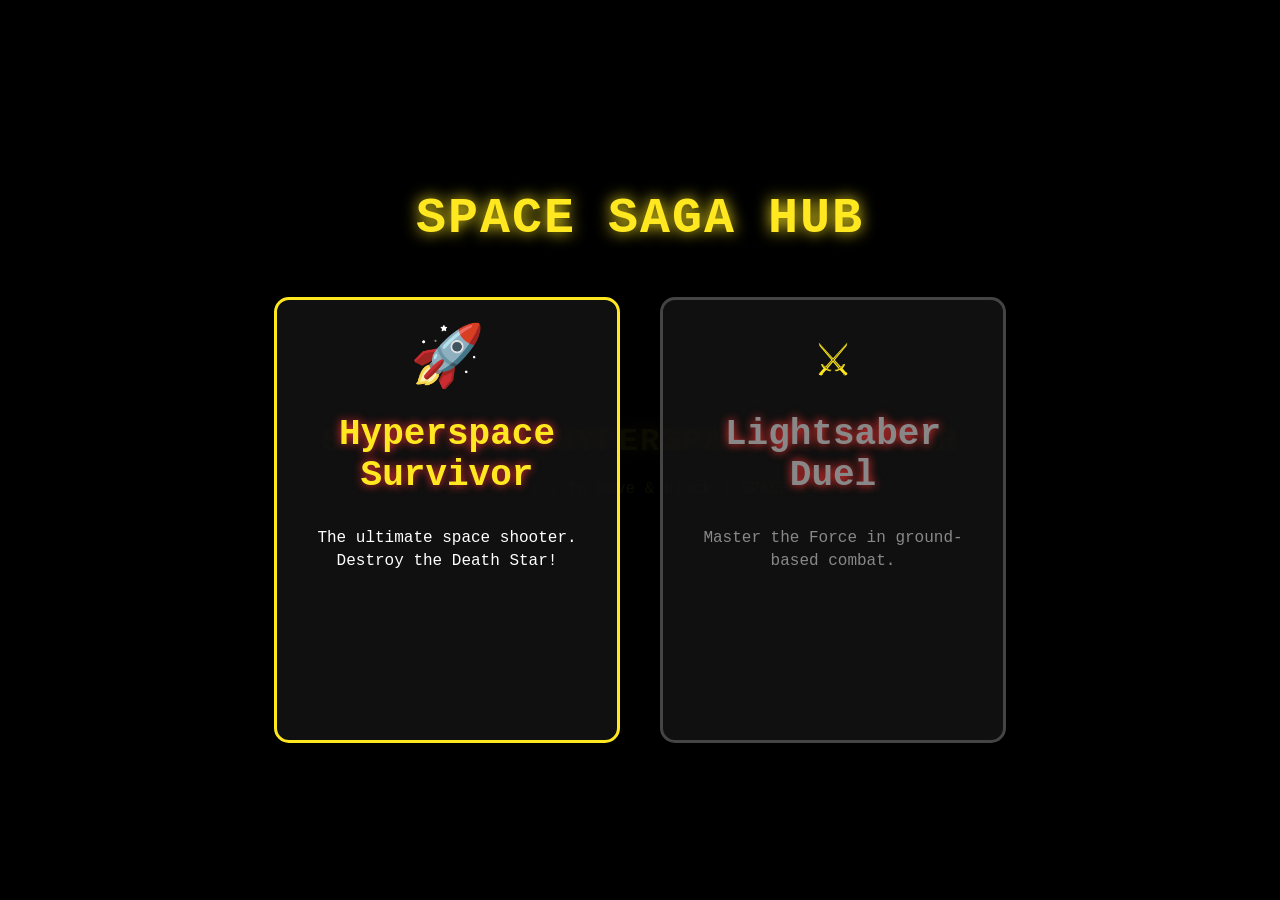
==== commit ba131830: "UI Overhaul, Boss Balancing, and Critical Bug Fixes: - Fixed 'super speed' bug by making game loop p" ====
--- a/index.html
+++ b/index.html
@@ -30,8 +30,17 @@
     </div>
     <div id="gameContainer" style="display: none;">
         <div id="ui">SCORE: <span id="scoreVal">0</span></div>
+        <div id="healthContainer">
+            <div id="healthLabel">HEALTH</div>
+            <div id="healthBarBg">
+                <div id="healthBar"></div>
+            </div>
+        </div>
         <div id="ammoContainer">
-            <div id="ammoBar"></div>
+            <div id="ammoLabel">AMMO</div>
+            <div id="ammoBarBg">
+                <div id="ammoBar"></div>
+            </div>
         </div>
         <canvas id="gameCanvas" width="800" height="600"></canvas>
         <div id="gameOver">
@@ -39,6 +48,9 @@
             <p>The Empire Got You.</p>
             <p>SCORE: <span id="finalScore">0</span></p>
             <button id="restartBtn">RESTART MISSION</button>
+            <button id="backToHubGameOverBtn"
+                style="display: block; width: 100%; margin-top: 15px; background: #222; color: #ffe81f; border: 1px solid #ffe81f; padding: 10px; cursor: pointer; border-radius: 5px; font-weight: bold;">BACK
+                TO HUB</button>
         </div>
         <button id="skipBtn"
             style="display: none; position: absolute; bottom: 20px; left: 50%; transform: translateX(-50%); z-index: 30;">SKIP
@@ -58,6 +70,9 @@
             <button id="skinsBtn"
                 style="font-size: 20px; padding: 10px 30px; background: #222; color: #ffe81f; border: 2px solid #ffe81f; cursor: pointer; border-radius: 5px; font-weight: bold; margin-top: 15px;">HANGAR:
                 CHANGE SHIP</button>
+            <button id="backToHubBtn"
+                style="font-size: 18px; padding: 10px 25px; background: transparent; color: #ffe81f; border: 1px solid #ffe81f; cursor: pointer; border-radius: 5px; font-weight: bold; margin-top: 20px; opacity: 0.7;">BACK
+                TO HUB</button>
         </div>
         <div id="skinScreen"
             style="display: none; position: absolute; top: 0; left: 0; width: 100%; height: 100%; flex-direction: column; justify-content: center; align-items: center; background: rgba(0,0,0,0.95); z-index: 100;">
@@ -77,8 +92,9 @@
             </div>
         </div>
     </div>
-    <div class="controls">
-        Controls: <span class="key">←</span> <span class="key">→</span> to move | <span class="key">SPACE</span> to fire
+    <div class="controls-footer">
+        Controls: <span class="key-cap">←</span> <span class="key-cap">→</span> <span class="key-cap">↑</span> <span
+            class="key-cap">↓</span> to move & block | <span class="key-cap">SPACE</span> to strike
     </div>
 
     <!-- Scripts (Ordered for dependencies) -->
--- a/css/style.css
+++ b/css/style.css
@@ -42,22 +42,39 @@
     z-index: 10;
 }
 
-#ammoContainer {
+#healthContainer {
     position: absolute;
-    top: 60px;
-    left: 20px;
-    width: 200px;
-    height: 20px;
-    border: 2px solid #ffe81f;
-    background: #222;
+    top: 20px;
+    right: 20px;
+    display: flex;
+    flex-direction: column;
+    align-items: flex-end;
     z-index: 10;
 }
 
-#ammoBar {
+#healthLabel {
+    font-size: 14px;
+    font-weight: bold;
+    margin-bottom: 5px;
+    text-shadow: 0 0 5px #00ff00;
+}
+
+#healthBarBg {
+    width: 200px;
+    height: 15px;
+    border: 2px solid #00ff00;
+    background: #111;
+    box-shadow: 0 0 10px rgba(0, 255, 0, 0.2);
+    border-radius: 4px;
+    overflow: hidden;
+}
+
+#healthBar {
     height: 100%;
-    background: #00ff00;
+    background: linear-gradient(90deg, #00ff00, #008800);
     width: 100%;
-    transition: width 0.1s, background-color 0.2s;
+    transition: width 0.3s ease, background-color 0.3s;
+    box-shadow: 0 0 15px #00ff00;
 }
 
 #gameOver {
